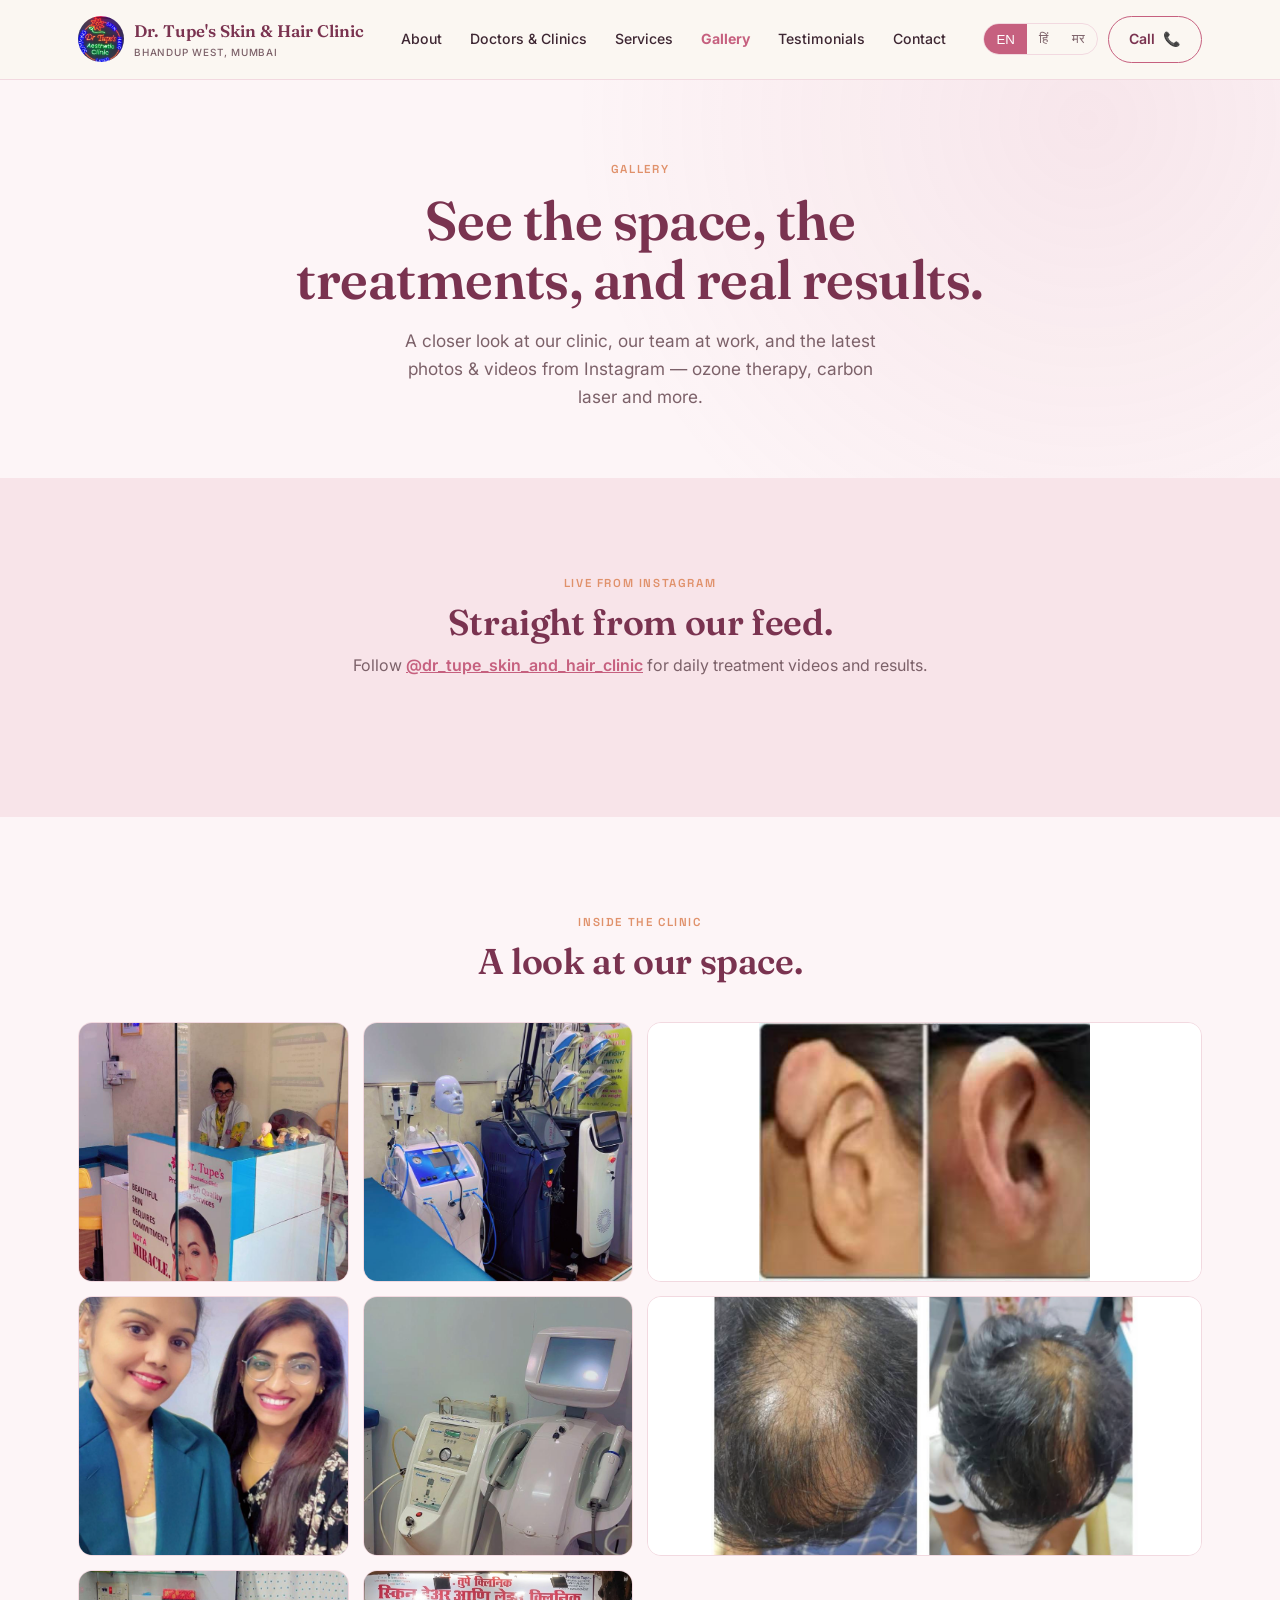
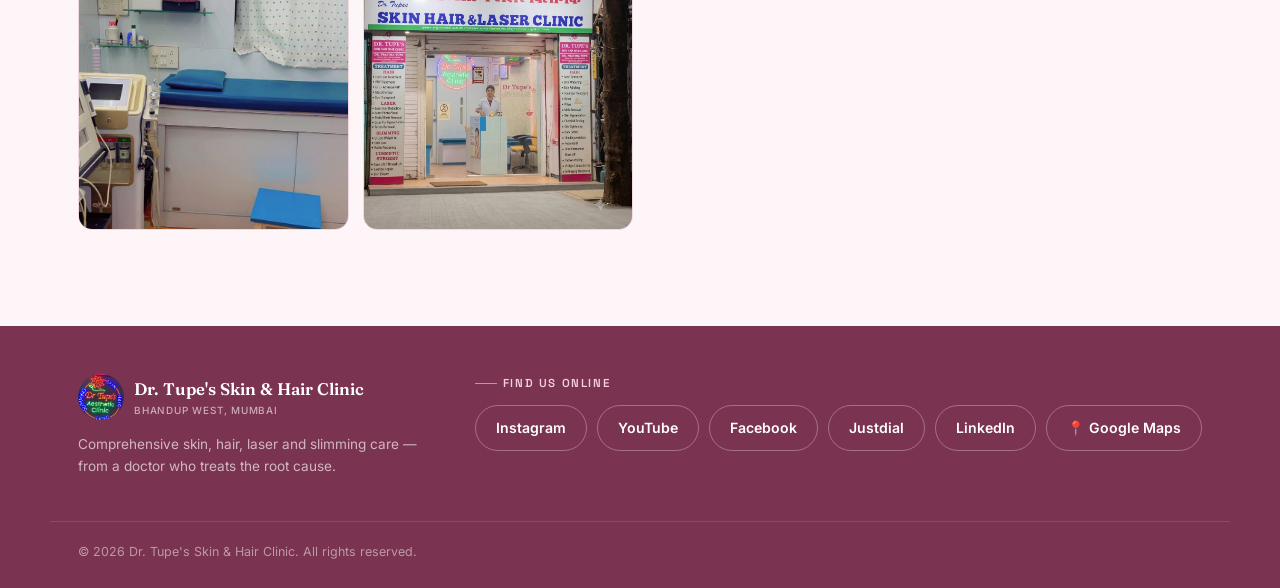
==== gallery.html @ b55270c5 "initial commit" ====
<!doctype html>
<html lang="en">

<head>
  <meta charset="UTF-8" />
  <meta name="viewport" content="width=device-width, initial-scale=1.0" />
  <title>Gallery — Dr. Tupe's Skin &amp; Hair Clinic</title>
  <meta name="description"
    content="Photos and videos from Dr. Tupe's Skin, Hair, Laser &amp; Slimming Clinic in Bhandup West, Mumbai — clinic tour, treatments, and our latest from Instagram." />
  <link rel="preconnect" href="https://fonts.googleapis.com" />
  <link rel="preconnect" href="https://fonts.gstatic.com" crossorigin />
  <link
    href="https://fonts.googleapis.com/css2?family=Fraunces:opsz,wght@9..144,400;9..144,500;9..144,600;9..144,700&family=Inter:wght@400;500;600;700&family=Space+Grotesk:wght@500;600;700&display=swap"
    rel="stylesheet" />
  <link rel="stylesheet" href="styles.css" />
</head>

<body>
  <header>
    <div class="nav">
      <a href="index.html#home" class="brand">
        <img class="brand-mark" src="images/logo.png" alt="Dr. Tupe's Aesthetic Clinic logo" />
        <span>
          <span class="brand-full">Dr. Tupe's Skin &amp; Hair Clinic</span>
          <span class="brand-short">Dr Tupe's</span>
          <small>Bhandup West, Mumbai</small>
        </span>
      </a>
      <nav class="links" id="navLinks">
        <a href="index.html#about">About</a>
        <a href="index.html#doctors">Doctors &amp; Clinics</a>
        <a href="index.html#services">Services</a>
        <a href="gallery.html" style="color: var(--pine); font-weight: 700">Gallery</a>
        <a href="index.html#testimonials">Testimonials</a>
        <a href="index.html#contact">Contact</a>
      </nav>
      <div class="nav-actions">
        <div class="lang-toggle" id="langToggle">
          <button data-lang="en" class="active">EN</button>
          <button data-lang="hi">हिं</button>
          <button data-lang="mr">मर</button>
        </div>
        <a href="tel:+919769657185" class="btn btn-outline"><span class="long">Call</span> 📞</a>
        <button class="menu-toggle" id="menuToggle" aria-label="Menu">
          ☰
        </button>
      </div>
    </div>
  </header>

  <main>
    <!-- PAGE HERO -->
    <section class="hero" id="home" style="padding-bottom: 40px">
      <div class="wrap hero-grid hero-grid-single">
        <div>
          <div class="eyebrow">Gallery</div>
          <h1>See the space, the treatments, and real results.</h1>
          <p class="sub">
            A closer look at our clinic, our team at work, and the latest
            photos &amp; videos from Instagram — ozone therapy, carbon laser
            and more.
          </p>
        </div>
      </div>
    </section>

    <!-- INSTAGRAM FEED -->
    <section id="instagram-feed" style="background: var(--bg-alt)">
      <div class="wrap">
        <div class="services-head">
          <div class="eyebrow">Live from Instagram</div>
          <h2>Straight from our feed.</h2>
          <p>
            Follow
            <a href="https://www.instagram.com/dr_tupe_skin_and_hair_clinic/" target="_blank" rel="noopener"
              style="color: var(--pine); font-weight: 600">@dr_tupe_skin_and_hair_clinic</a>
            for daily treatment videos and results.
          </p>
        </div>

        <!-- Elfsight Instagram Feed | Untitled Instagram Feed -->
        <div class="elfsight-app-6fb41dc0-99f0-42de-8688-7ef2e47d9be2" data-elfsight-app-lazy></div>
      </div>
    </section>

    <!-- CLINIC GALLERY -->
    <section id="gallery">
      <div class="wrap">
        <div class="services-head">
          <div class="eyebrow">Inside the Clinic</div>
          <h2>A look at our space.</h2>
        </div>
        <div class="gallery-grid">
          <div class="g-item has-img">
            <img src="images/clinicreception.png"
              alt="Dr. Tupe's Skin, Hair &amp; clinic reception, Bhandup West, Mumbai" loading="lazy" />
          </div>
          <div class="g-item has-img">
            <img src="images/treatmentroom.png" alt="Dr. Tupe's Skin, Hair &amp; treatment room, Bhandup West, Mumbai"
              loading="lazy" />
          </div>
          <div class="g-item has-img wide">
            <img src="images/keloid.png" alt="Before and after keloid removal results at Dr. Tupe's Clinic"
              loading="lazy" />
          </div>
          <div class="g-item has-img">
            <img src="images/with_patient.png" alt="Dr. Tupe's Skin, Hair &amp; consultaiion area, Bhandup West, Mumbai"
              loading="lazy" />
          </div>
          <div class="g-item has-img">
            <img src="images/laser_equipment.png"
              alt="Dr. Tupe's Skin, Hair &amp; laser equipment, Bhandup West, Mumbai" loading="lazy" />
          </div>
          <div class="g-item has-img wide">
            <img src="images/hair.png" alt="Before and after hair treatment results at Dr. Tupe's Clinic"
              loading="lazy" />
          </div>
          <div class="g-item has-img">
            <img src="images/consultationarea.png"
              alt="Dr. Tupe's Skin, Hair &amp; consultaiion area, Bhandup West, Mumbai" loading="lazy" />
          </div>
          <div class="g-item has-img">
            <img src="images/clinic-exterior.webp"
              alt="Dr. Tupe's Skin, Hair &amp; Laser Clinic exterior, Bhandup West, Mumbai" loading="lazy" />
          </div>
        </div>
      </div>
    </section>
  </main>

  <footer>
    <div class="wrap">
      <div>
        <a href="index.html#home" class="brand"><img class="brand-mark" src="images/logo.png" alt="Dr. Tupe's Aesthetic Clinic logo" /><span>Dr. Tupe's Skin &amp; Hair
            Clinic<small>Bhandup West, Mumbai</small></span></a>
        <p style="margin-top: 14px">
          Comprehensive skin, hair, laser and slimming care — from a doctor
          who treats the root cause.
        </p>
      </div>
      <div>
        <div class="eyebrow" style="color: #f4cfdb">Find Us Online</div>
        <div style="display: flex; flex-wrap: wrap; gap: 10px; margin-top: 12px">
          <a href="https://www.instagram.com/dr_tupe_skin_and_hair_clinic/" target="_blank" rel="noopener"
            class="btn btn-outline" style="border-color: rgba(255, 255, 255, 0.3); color: #fff">Instagram</a>
          <a href="https://www.youtube.com/@DrPratimaTupe" target="_blank" rel="noopener" class="btn btn-outline"
            style="border-color: rgba(255, 255, 255, 0.3); color: #fff">YouTube</a>
          <a href="https://www.facebook.com/668119830280597/" target="_blank" rel="noopener" class="btn btn-outline"
            style="border-color: rgba(255, 255, 255, 0.3); color: #fff">Facebook</a>
          <a href="https://www.justdial.com/Mumbai/Dr-Tupes-Skin-and-Hair-Clinic-Opposite-D-Bazaar-Bhandup-West/022PXX22-XX22-140115201600-D5M7_BZDET"
            target="_blank" rel="noopener" class="btn btn-outline"
            style="border-color: rgba(255, 255, 255, 0.3); color: #fff">Justdial</a>
          <a href="https://www.linkedin.com/in/dr-pratima-tupe-54049b219/" target="_blank" rel="noopener"
            class="btn btn-outline" style="border-color: rgba(255, 255, 255, 0.3); color: #fff">LinkedIn</a>
          <a href="https://www.google.com/maps?q=19.15199218704437,72.9385235149023" target="_blank" rel="noopener"
            class="btn btn-outline" style="border-color: rgba(255, 255, 255, 0.3); color: #fff">📍 Google Maps</a>
        </div>
      </div>
    </div>
    <div class="foot-bottom">
      <span>© 2026 Dr. Tupe's Skin &amp; Hair Clinic. All rights reserved.</span>
    </div>
  </footer>

  <script src="index.js"></script>
  <script src="https://elfsightcdn.com/platform.js" async></script>
</body>

</html>
---- styles.css ----
:root{
    --bg:#FDF5F7;
    --bg-alt:#F8E4E9;
    --panel:#FFFFFF;
    --ink:#3E2733;
    --ink-soft:#7C6169;
    --pine:#C6607F;
    --pine-deep:#7A3350;
    --pine-light:#E8B9C6;
    --clay:#E0916B;
    --gold:#C9A15A;
    --line:#F2D9E0;
    --shadow: 0 20px 40px -24px rgba(122,51,80,0.18);
    --radius: 18px;
    --maxw: 1180px;
  }
  *{box-sizing:border-box;}
  html{scroll-behavior:smooth;}
  body{
    margin:0;
    background:var(--bg);
    color:var(--ink);
    font-family:'Inter',system-ui,sans-serif;
    line-height:1.6;
    -webkit-font-smoothing:antialiased;
  }
  h1,h2,h3,.display{
    font-family:'Fraunces',serif;
    font-weight:600;
    line-height:1.08;
    letter-spacing:-0.01em;
    color:var(--pine-deep);
    margin:0;
  }
  .eyebrow{
    font-family:'Space Grotesk',monospace;
    text-transform:uppercase;
    letter-spacing:0.14em;
    font-size:0.72rem;
    font-weight:600;
    color:var(--clay);
    display:flex;
    align-items:center;
    gap:0.5em;
  }
  .eyebrow::before{
    content:"";
    width:22px;height:1px;background:var(--clay);display:inline-block;
  }
  p{color:var(--ink-soft); margin:0 0 1em;}
  a{color:inherit;}
  img{max-width:100%; display:block;}
  .wrap{max-width:var(--maxw); margin:0 auto; padding:0 28px;}
  section{padding:96px 0;}
  @media (max-width:700px){ section{padding:64px 0;} }

  /* ---------- NAV ---------- */
  header{
    position:sticky; top:0; z-index:50;
    background:rgba(251,247,241,0.92);
    backdrop-filter:blur(10px);
    border-bottom:1px solid var(--line);
  }
  .nav{
    display:flex; align-items:center; justify-content:space-between;
    padding:16px 28px; max-width:var(--maxw); margin:0 auto;
  }
  .brand{
    display:flex; align-items:center; gap:10px;
    font-family:'Fraunces',serif; font-weight:600; font-size:1.05rem; color:var(--pine-deep);
    text-decoration:none;
  }
  .brand-mark{
    width:46px;height:46px;border-radius:50%;
    object-fit:cover; display:block;
    flex-shrink:0;
  }
  .brand small{display:block; font-family:'Inter'; font-weight:500; font-size:0.62rem; letter-spacing:0.08em; text-transform:uppercase; color:var(--ink-soft);}
  .brand-short{display:none;}
  nav.links{display:flex; gap:28px; align-items:center;}
  nav.links a{
    font-size:0.88rem; font-weight:500; text-decoration:none; color:var(--ink);
    position:relative; padding:4px 0;
  }
  nav.links a:hover{color:var(--pine);}
  .nav-actions{display:flex; align-items:center; gap:10px;}
  .lang-toggle{
    display:flex; border:1px solid var(--line); border-radius:999px; overflow:hidden;
    font-family:'Space Grotesk'; font-size:0.72rem; font-weight:600;
  }
  .lang-toggle button{
    border:none; background:transparent; padding:7px 12px; cursor:pointer; color:var(--ink-soft);
  }
  .lang-toggle button.active{background:var(--pine); color:#fff;}
  .btn{
    display:inline-flex; align-items:center; gap:8px;
    padding:11px 20px; border-radius:999px; font-weight:600; font-size:0.88rem;
    text-decoration:none; border:1px solid transparent; cursor:pointer;
    font-family:'Inter';
  }
  .btn-primary{background:var(--pine); color:#fff;}
  .btn-primary:hover{background:var(--pine-deep);}
  .btn-outline{border-color:var(--pine); color:var(--pine-deep);}
  .btn-outline:hover{background:var(--pine); color:#fff;}
  .btn-clay{background:var(--clay); color:#fff;}
  .menu-toggle{display:none; background:none; border:none; font-size:1.4rem; cursor:pointer; color:var(--pine-deep);}
  @media (max-width:920px){
    nav.links{position:fixed; top:73px; left:0; right:0; background:var(--panel); flex-direction:column; align-items:flex-start; padding:18px 28px; border-bottom:1px solid var(--line); display:none; gap:16px;}
    nav.links.open{display:flex;}
    .menu-toggle{display:block;}
    .nav-actions .btn-outline span.long{display:none;}
    header .brand-full, header .brand small{display:none;}
    header .brand-short{display:inline;}
  }

  /* ---------- HERO ---------- */
  .hero{
    position:relative; overflow:hidden;
    padding:80px 0 60px;
    background:
      radial-gradient(circle at 85% 10%, rgba(198,96,127,0.10), transparent 45%),
      var(--bg);
  }
  .hero-grid{
    display:grid; grid-template-columns:1.1fr 0.9fr; gap:48px; align-items:center;
  }
  @media (max-width:900px){ .hero-grid{grid-template-columns:1fr;} }
  .hero-grid-single{grid-template-columns:1fr; max-width:760px; text-align:center;}
  .hero-grid-single .hero-ctas{justify-content:center;}
  .hero-grid-single .stat-row{justify-content:center;}
  .hero-grid-single .sub{margin-left:auto; margin-right:auto;}
  .hero-grid-single .eyebrow{justify-content:center;}
  .hero-grid-single .eyebrow::before{display:none;}
  .hero h1{font-size:clamp(2.1rem, 4.4vw, 3.4rem); margin:14px 0 18px;}
  .hero .sub{font-size:1.08rem; max-width:44ch; margin-bottom:28px;}
  .hero-ctas{display:flex; gap:12px; flex-wrap:wrap; margin-bottom:36px;}
  .stat-row{display:flex; gap:28px; flex-wrap:wrap;}
  .stat{min-width:110px;}
  .stat .num{font-family:'Space Grotesk'; font-weight:700; font-size:1.6rem; color:var(--pine-deep);}
  .stat .lbl{font-size:0.78rem; color:var(--ink-soft); text-transform:uppercase; letter-spacing:0.05em;}
  .hero-visual{
    position:relative; aspect-ratio:4/5; border-radius:28px; padding:20px;
    background:linear-gradient(160deg,var(--pine) 0%, var(--pine-deep) 100%);
    box-shadow:var(--shadow);
  }
  .hero-photo-frame{
    position:absolute; inset:20px; border-radius:20px;
    background:rgba(255,255,255,0.12); border:1px solid rgba(255,255,255,0.3);
    display:flex; align-items:center; justify-content:center; text-align:center;
    color:#fff; font-family:'Fraunces'; font-size:1rem; padding:24px;
  }
  .float-badge{
    position:absolute; background:#fff; border-radius:16px; padding:14px 18px;
    box-shadow:var(--shadow); text-align:left; z-index:3; min-width:130px;
  }
  .badge-top{ top:-16px; right:-16px; }
  .badge-bottom{ bottom:-16px; left:-16px; }
  .fb-num{ font-family:'Space Grotesk'; font-weight:700; font-size:1.3rem; color:var(--pine-deep); line-height:1; }
  .fb-lbl{ font-size:0.7rem; color:var(--ink-soft); text-transform:uppercase; letter-spacing:0.05em; margin-top:4px; }
  @media (max-width:500px){
    .badge-top{ top:-12px; right:-12px; padding:10px 14px; min-width:110px; }
    .badge-bottom{ bottom:-12px; left:-12px; padding:10px 14px; min-width:110px; }
    .fb-num{ font-size:1.05rem; }
  }
  .vine-path{
    fill:none; stroke:#fff; stroke-width:2; opacity:0.55;
    stroke-dasharray:1400; stroke-dashoffset:1400;
    animation:draw 2.6s ease forwards 0.3s;
  }
  @keyframes draw{ to{ stroke-dashoffset:0; } }
  @media (prefers-reduced-motion: reduce){ .vine-path{animation:none; stroke-dashoffset:0;} }

  /* ---------- TRUST STRIP ---------- */
  .trust{
    background:var(--pine-deep); color:#fff; padding:34px 0;
  }
  .trust .wrap{display:grid; grid-template-columns:repeat(4,1fr); gap:24px;}
  @media (max-width:800px){ .trust .wrap{grid-template-columns:repeat(2,1fr);} }
  .trust-item{display:flex; gap:12px; align-items:flex-start;}
  .trust-item .leaf{flex-shrink:0; width:20px; height:20px; margin-top:2px;}
  .trust-item h4{font-family:'Space Grotesk'; font-size:0.85rem; font-weight:600; margin:0 0 4px; color:#fff;}
  .trust-item p{font-size:0.8rem; color:rgba(255,255,255,0.75); margin:0;}

  /* ---------- ABOUT ---------- */
  .about-grid{display:grid; grid-template-columns:0.85fr 1.15fr; gap:56px; align-items:center;}
  @media (max-width:900px){ .about-grid{grid-template-columns:1fr;} }
  .about-grid-single{grid-template-columns:1fr; max-width:760px; margin:0 auto;}
  .about h2{font-size:clamp(1.6rem,2.6vw,2.2rem); margin:10px 0 20px;}
  blockquote{
    border-left:3px solid var(--clay); margin:24px 0 0; padding:4px 0 4px 20px;
    font-family:'Fraunces'; font-style:italic; color:var(--pine-deep); font-size:1.05rem;
  }

  /* ---------- DOCTORS & CLINICS ---------- */
  .doctors{background:var(--panel); border-top:1px solid var(--line); border-bottom:1px solid var(--line);}
  .team-grid{display:grid; grid-template-columns:0.85fr 1.15fr; gap:64px; align-items:center;}
  @media (max-width:900px){ .team-grid{grid-template-columns:1fr; gap:32px;} }
  .team-photo{border-radius:var(--radius); overflow:hidden; aspect-ratio:1122/1402; border:1px solid var(--line);}
  .team-photo img{width:100%; height:100%; object-fit:cover; display:block;}
  .clinic-tag{
    font-family:'Space Grotesk'; font-size:0.7rem; font-weight:600; text-transform:uppercase;
    letter-spacing:0.08em; color:var(--clay); margin-bottom:10px;
  }
  .doctor-info h3{font-size:1.3rem; line-height:1.3; margin-bottom:16px;}
  .doctor-info .reveal h2{margin-bottom:14px;}
  .doctor-desc{font-size:0.92rem; line-height:1.7; margin-bottom:26px;}
  .doctor-stats{display:flex; gap:20px; flex-wrap:wrap; border-top:1px solid var(--line); padding-top:20px;}
  .doctor-stats div{font-size:0.72rem; color:var(--ink-soft); text-transform:uppercase; letter-spacing:0.04em;}
  .doctor-stats span{display:block; font-family:'Space Grotesk'; font-weight:700; font-size:1.15rem; color:var(--pine-deep); text-transform:none; letter-spacing:0;}

  /* ---------- PRESS & AWARDS ---------- */
  .press-grid{display:grid; grid-template-columns:repeat(2,1fr); gap:28px;}
  @media (max-width:700px){ .press-grid{grid-template-columns:1fr;} }
  .press-card{
    background:var(--bg); border:1px solid var(--line); border-radius:var(--radius);
    overflow:hidden; display:flex; flex-direction:column; box-shadow:var(--shadow);
    text-decoration:none; color:inherit; transition:transform .25s ease, box-shadow .25s ease;
  }
  a.press-card:hover{transform:translateY(-4px); box-shadow:0 20px 40px rgba(0,0,0,0.12);}
  .press-card img{width:100%; height:auto; display:block;}
  .press-card-label{
    font-family:'Space Grotesk'; font-size:0.78rem; font-weight:600; color:var(--pine-deep);
    padding:12px 14px; border-top:1px solid var(--line);
  }
  .press-card-placeholder{
    align-items:center; justify-content:center; text-align:center; gap:10px;
    border:1.5px dashed var(--line); background:transparent; box-shadow:none;
    padding:40px 16px; min-height:260px;
  }
  .press-placeholder-icon{font-size:1.8rem;}
  .press-card-placeholder .press-card-label{border-top:none; padding:0; color:var(--ink-soft); font-weight:500;}

  /* ---------- SERVICES ---------- */
  .services-head{text-align:center; max-width:640px; margin:0 auto 42px;}
  .services-head .eyebrow{justify-content:center;}
  .services-head .eyebrow::before{display:none;}
  .services-head h2{font-size:clamp(1.7rem,2.8vw,2.3rem); margin:10px 0 12px;}
  .tabs{display:flex; justify-content:center; gap:10px; flex-wrap:wrap; margin-bottom:40px;}
  .tab-btn{
    font-family:'Space Grotesk'; font-weight:600; font-size:0.85rem;
    padding:10px 20px; border-radius:999px; border:1px solid var(--line);
    background:var(--panel); cursor:pointer; color:var(--ink-soft);
  }
  .tab-btn.active{background:var(--pine); border-color:var(--pine); color:#fff;}
  .cards-grid{display:grid; grid-template-columns:repeat(3,1fr); gap:20px;}
  @media (max-width:900px){ .cards-grid{grid-template-columns:repeat(2,1fr);} }
  @media (max-width:620px){ .cards-grid{grid-template-columns:1fr;} }
  .service-panel{display:none;}
  .service-panel.active{display:block; animation:fade .4s ease;}
  @keyframes fade{ from{opacity:0; transform:translateY(6px);} to{opacity:1; transform:none;} }
  .card{
    background:var(--panel); border:1px solid var(--line); border-radius:var(--radius);
    padding:0 0 22px; overflow:hidden; transition:transform .25s ease, box-shadow .25s ease;
  }
  .card:hover{transform:translateY(-4px); box-shadow:var(--shadow);}
  .card-body{padding:20px 22px 0;}
  .card .icon{width:30px; height:30px; color:#fff; position:relative; z-index:2;}
  .card-banner{
    position:relative; aspect-ratio:16/10; display:flex; align-items:flex-end; padding:16px;
    background:linear-gradient(135deg, var(--pine) 0%, var(--pine-deep) 100%);
    overflow:hidden;
  }
  .card-banner svg.motif{position:absolute; inset:0; width:100%; height:100%; opacity:0.9;}
  .card-banner.has-img{padding:0;}
  .card-banner.has-img img{width:100%; height:100%; object-fit:cover; display:block;}
  .card h3{font-size:1.05rem; margin-bottom:8px; color:var(--pine-deep);}
  .card p{font-size:0.9rem; margin:0;}

  /* ---------- WHY / DIVIDER ---------- */
  .why{background:var(--bg-alt);}
  .why-grid{display:grid; grid-template-columns:repeat(4,1fr); gap:20px; margin-top:36px;}
  @media (max-width:800px){ .why-grid{grid-template-columns:repeat(2,1fr);} }
  .why-item{text-align:center; padding:20px 12px;}
  .why-item .num{font-family:'Fraunces'; font-size:2.2rem; color:var(--clay);}
  .why-item .lbl{font-size:0.85rem; color:var(--ink-soft); margin-top:4px;}

  /* ---------- TESTIMONIALS ---------- */
/* TESTIMONIALS */

#testimonials {
  padding: 96px 0;
  background:
    radial-gradient(
      circle at top right,
      rgba(184, 137, 91, 0.10),
      transparent 35%
    ),
    var(--section-bg, #faf8f5);
}

.testimonials-head {
  display: flex;
  align-items: flex-end;
  justify-content: space-between;
  gap: 32px;
  margin-bottom: 42px;
}

.testimonials-head > div {
  max-width: 680px;
}

.testimonials-intro {
  max-width: 620px;
  margin: 14px 0 0;
  color: var(--text-muted, #69635e);
  font-size: 1rem;
  line-height: 1.7;
}

.google-reviews-button {
  display: inline-flex;
  flex-shrink: 0;
  align-items: center;
  gap: 10px;
  min-height: 48px;
  padding: 12px 18px;
  border: 1px solid rgba(41, 37, 36, 0.14);
  border-radius: 999px;
  background: #ffffff;
  color: var(--text-dark, #282422);
  font-size: 0.92rem;
  font-weight: 700;
  text-decoration: none;
  box-shadow: 0 8px 28px rgba(41, 37, 36, 0.07);
  transition:
    transform 180ms ease,
    box-shadow 180ms ease,
    border-color 180ms ease;
}

.google-reviews-button:hover {
  transform: translateY(-2px);
  border-color: rgba(41, 37, 36, 0.28);
  box-shadow: 0 12px 34px rgba(41, 37, 36, 0.12);
}

.google-reviews-button:focus-visible,
.testi-text-link:focus-visible {
  outline: 3px solid rgba(66, 133, 244, 0.35);
  outline-offset: 4px;
}

.google-icon {
  display: grid;
  width: 26px;
  height: 26px;
  place-items: center;
  border-radius: 50%;
  background: #ffffff;
  color: #4285f4;
  font-family: Arial, sans-serif;
  font-size: 1.1rem;
  font-weight: 800;
  box-shadow: 0 1px 5px rgba(0, 0, 0, 0.15);
}

.testi-grid {
  display: grid;
  grid-template-columns: repeat(3, minmax(0, 1fr));
  gap: 22px;
}

.testi-card {
  display: flex;
  min-height: 355px;
  margin: 0;
  padding: 28px;
  flex-direction: column;
  border: 1px solid rgba(41, 37, 36, 0.09);
  border-radius: 22px;
  background: #ffffff;
  box-shadow: 0 14px 45px rgba(41, 37, 36, 0.06);
  transition:
    transform 180ms ease,
    box-shadow 180ms ease,
    border-color 180ms ease;
}

.testi-card:hover {
  transform: translateY(-5px);
  border-color: rgba(184, 137, 91, 0.28);
  box-shadow: 0 20px 55px rgba(41, 37, 36, 0.11);
}

.testi-card-top {
  display: flex;
  align-items: center;
  justify-content: space-between;
  gap: 12px;
  margin-bottom: 18px;
}

.review-source,
.review-category {
  display: inline-flex;
  align-items: center;
  min-height: 27px;
  padding: 5px 10px;
  border-radius: 999px;
  font-size: 0.72rem;
  font-weight: 700;
  line-height: 1;
}

.review-source {
  background: rgba(66, 133, 244, 0.09);
  color: #2767c7;
}

.review-category {
  background: rgba(184, 137, 91, 0.12);
  color: #875e38;
  text-align: right;
}

.stars {
  margin-bottom: 16px;
  color: #e7a928;
  font-size: 1.05rem;
  letter-spacing: 3px;
}

.testi-card blockquote {
  margin: 0;
  color: var(--text-dark, #302b28);
  font-family: Georgia, "Times New Roman", serif;
  font-size: 1.03rem;
  line-height: 1.75;
}

.testi-author {
  display: flex;
  align-items: center;
  gap: 12px;
  margin-top: auto;
  padding-top: 26px;
}

.testi-avatar {
  display: grid;
  width: 44px;
  height: 44px;
  flex-shrink: 0;
  place-items: center;
  border-radius: 50%;
  background: linear-gradient(135deg, #f1dfcf, #dfb993);
  color: #5a3b25;
  font-size: 0.78rem;
  font-weight: 800;
  letter-spacing: 0.04em;
}

.testi-author strong,
.testi-author small {
  display: block;
}

.testi-author strong {
  margin-bottom: 3px;
  color: var(--text-dark, #282422);
  font-size: 0.93rem;
}

.testi-author small {
  color: var(--text-muted, #77706a);
  font-size: 0.78rem;
}

.testimonials-footer {
  display: flex;
  align-items: center;
  justify-content: space-between;
  gap: 24px;
  margin-top: 30px;
  padding-top: 24px;
  border-top: 1px solid rgba(41, 37, 36, 0.10);
}

.testi-disclaimer {
  max-width: 700px;
  margin: 0;
  color: var(--text-muted, #77706a);
  font-size: 0.78rem;
  line-height: 1.6;
}

.testi-text-link {
  display: inline-flex;
  flex-shrink: 0;
  align-items: center;
  gap: 8px;
  color: var(--accent-dark, #7a5031);
  font-size: 0.88rem;
  font-weight: 700;
  text-decoration: none;
}

.testi-text-link:hover {
  text-decoration: underline;
}

@media (max-width: 1024px) {
  .testi-grid {
    grid-template-columns: repeat(2, minmax(0, 1fr));
  }
}

@media (max-width: 720px) {
  #testimonials {
    padding: 72px 0;
  }

  .testimonials-head,
  .testimonials-footer {
    align-items: flex-start;
    flex-direction: column;
  }

  .testi-grid {
    grid-template-columns: 1fr;
  }

  .testi-card {
    min-height: auto;
    padding: 24px;
  }

  .google-reviews-button {
    width: 100%;
    justify-content: center;
  }
}

  /* ---------- GALLERY ---------- */
  .gallery-grid{display:grid; grid-template-columns:repeat(4,1fr); grid-auto-rows:260px; gap:14px;}
  @media (max-width:800px){ .gallery-grid{grid-template-columns:repeat(2,1fr); grid-auto-rows:200px;} }
  .g-item{
    border-radius:14px; background:var(--bg-alt); border:1px solid var(--line);
    display:flex; align-items:center; justify-content:center; text-align:center; padding:10px;
    font-size:0.78rem; color:var(--pine-light); font-family:'Space Grotesk';
    overflow:hidden; position:relative;
  }
  .g-item.has-img{padding:0;}
  .g-item.has-img img{width:100%; height:100%; object-fit:cover; display:block;}
  .g-item.wide{grid-column:span 2;}
  .g-item.wide img{object-fit:contain; background:#fff;}
  @media (max-width:800px){ .g-item.wide{grid-column:span 2;} }

  /* ---------- FAQ ---------- */
  .faq-list{max-width:760px; margin:0 auto;}
  .faq-item{border-bottom:1px solid var(--line); padding:20px 0;}
  .faq-q{
    display:flex; justify-content:space-between; align-items:center; cursor:pointer;
    font-family:'Space Grotesk'; font-weight:600; font-size:0.98rem; color:var(--pine-deep);
  }
  .faq-q .plus{transition:transform .25s ease; font-size:1.2rem; color:var(--clay);}
  .faq-item.open .plus{transform:rotate(45deg);}
  .faq-a{max-height:0; overflow:hidden; transition:max-height .3s ease;}
  .faq-item.open .faq-a{max-height:200px;}
  .faq-a p{padding-top:12px; font-size:0.92rem;}

  /* ---------- CONTACT ---------- */
  .walkin-badge{
    display:inline-flex; align-items:center; gap:8px; background:var(--pine); color:#fff;
    padding:8px 16px; border-radius:999px; font-family:'Space Grotesk'; font-size:0.78rem; font-weight:600;
    margin-bottom:18px;
  }
  .info-row{display:flex; gap:14px; padding:14px 0; border-bottom:1px solid var(--line);}
  .info-row .ic{width:20px; color:var(--pine); flex-shrink:0; margin-top:3px;}
  .info-row h4{font-family:'Space Grotesk'; font-size:0.85rem; margin:0 0 4px; color:var(--pine-deep);}
  .info-row p{font-size:0.9rem; margin:0;}
  .hours-table{width:100%; border-collapse:collapse; font-size:0.9rem;}
  .hours-table td{padding:7px 0; color:var(--ink-soft); font-weight:500;}
  .hours-table td:last-child{text-align:right; color:var(--pine-deep); font-weight:700;}
  .hours-box{background:#fff; border-radius:14px; padding:16px 18px; margin-top:6px;}
  .map-embed{border-radius:var(--radius); overflow:hidden; border:1px solid var(--line); box-shadow:var(--shadow); height:280px;}
  .map-embed iframe{width:100%; height:100%; border:0;}
  .map-btn{background:#fff; color:var(--pine-deep); width:100%; justify-content:center; margin-top:12px;}
  .clinics-contact-grid{display:grid; grid-template-columns:1fr 1fr; gap:56px; align-items:start;}
  @media (max-width:900px){ .clinics-contact-grid{grid-template-columns:1fr; gap:40px;} }
  .clinic-block-title{
    font-family:'Fraunces'; font-size:1.15rem; color:#fff; margin:0 0 22px;
    padding-bottom:14px; border-bottom:1px solid rgba(255,255,255,0.2);
  }
  .contact-head{max-width:none; margin:0 0 36px; text-align:left;}
  .contact-head .eyebrow{justify-content:flex-start; color:#F4CFDB;}
  .contact-head .eyebrow::before{background:#F4CFDB;}
  .contact-head h2{color:#fff; text-align:left;}
  #contact .info-row{border-color:rgba(255,255,255,0.15);}
  #contact .info-row h4{color:#F4CFDB;}
  #contact .info-row p{color:rgba(255,255,255,0.85);}

  /* ---------- FOOTER ---------- */
  footer{background:var(--pine-deep); color:rgba(255,255,255,0.8); padding:48px 0 26px;}
  footer .wrap{display:flex; justify-content:space-between; align-items:flex-start; flex-wrap:wrap; gap:20px;}
  footer .brand{color:#fff;}
  footer .brand small{color:rgba(255,255,255,0.6);}
  footer p{color:rgba(255,255,255,0.65); font-size:0.85rem; max-width:340px;}
  .foot-bottom{
    max-width:var(--maxw); margin:30px auto 0; padding:20px 28px 0; border-top:1px solid rgba(255,255,255,0.12);
    font-size:0.78rem; color:rgba(255,255,255,0.5); display:flex; justify-content:space-between; flex-wrap:wrap; gap:8px;
  }

  .reveal{opacity:0; transform:translateY(16px); transition:opacity .6s ease, transform .6s ease;}
  .reveal.in{opacity:1; transform:none;}
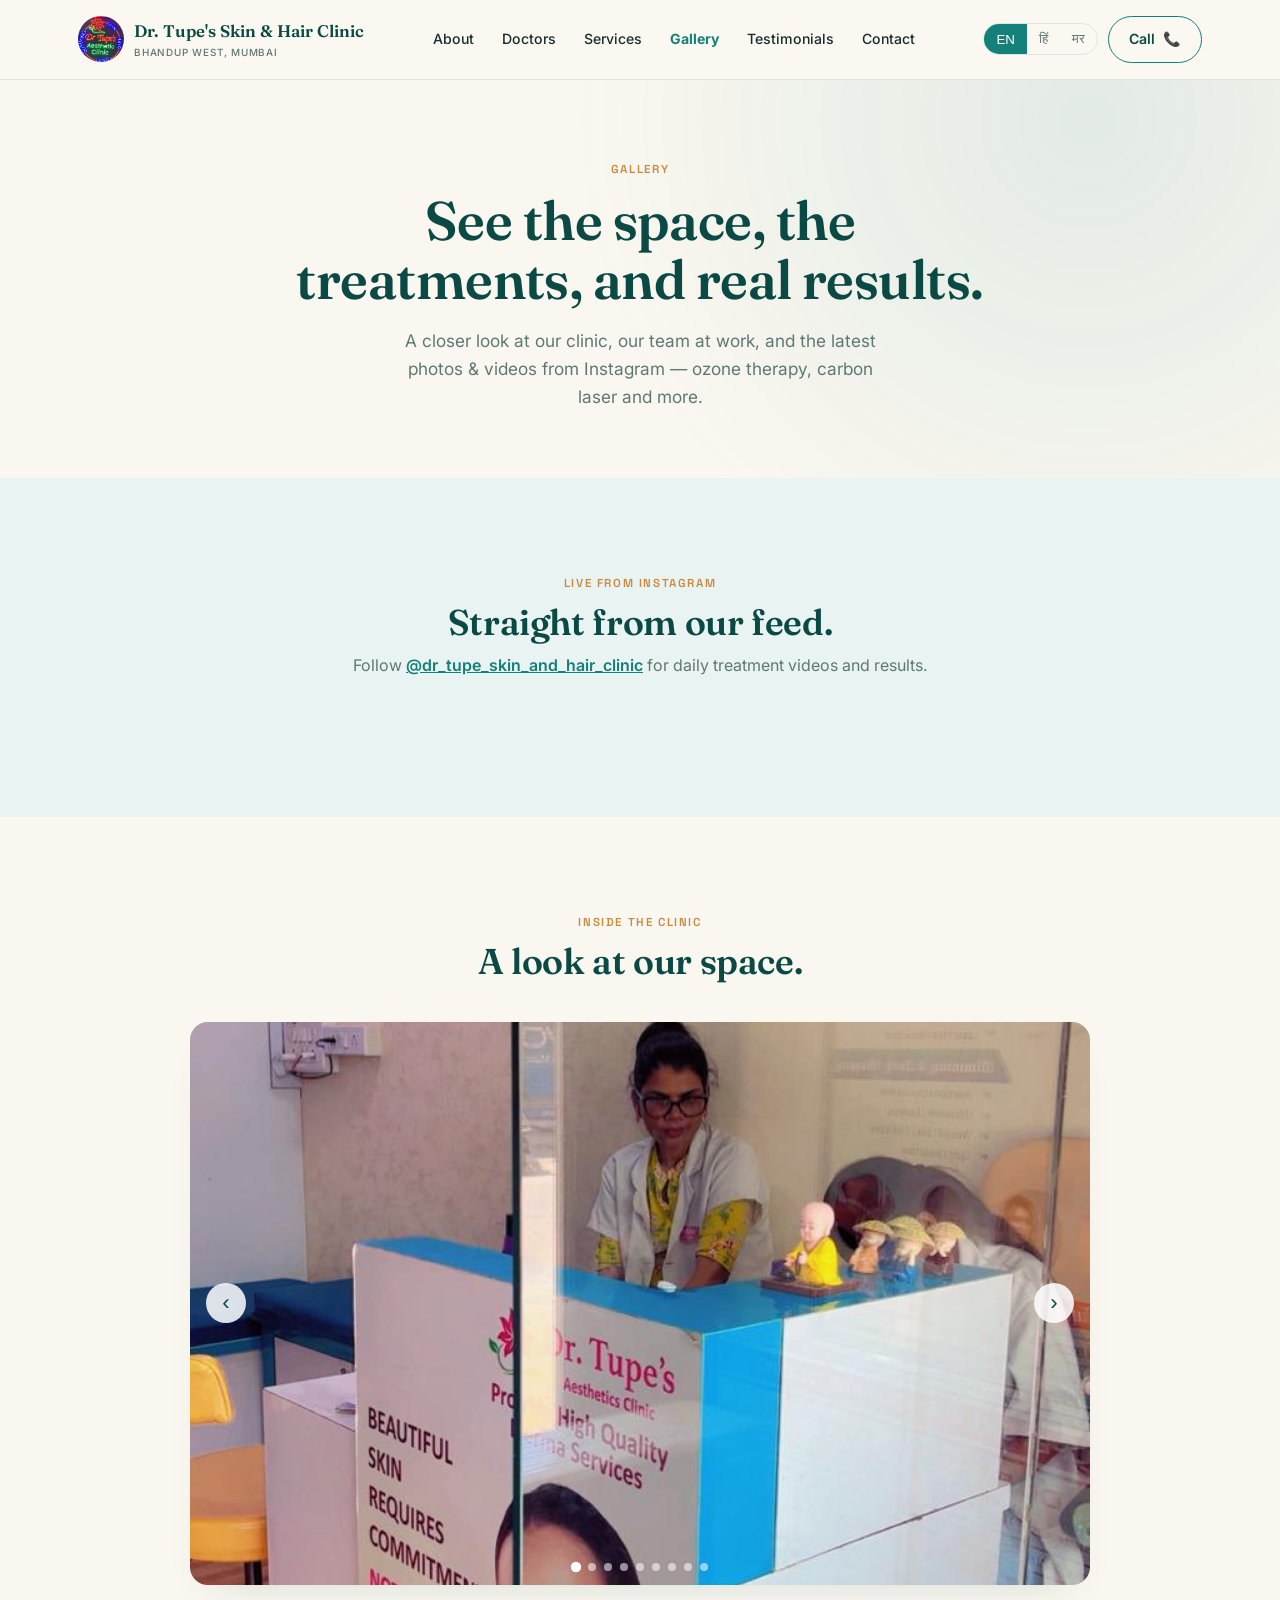
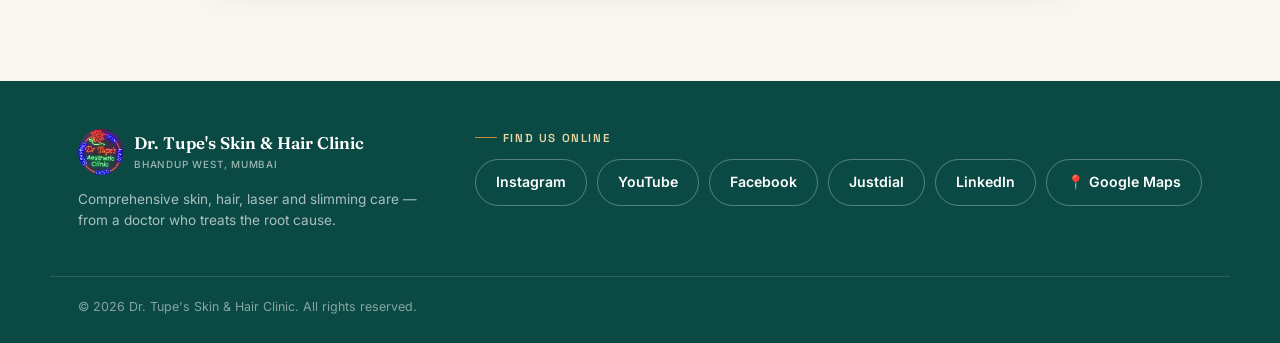
==== commit a10a87c0: "updating services" ====
--- a/gallery.html
+++ b/gallery.html
@@ -2,6 +2,15 @@
 <html lang="en">
 
 <head>
+  <!-- Google tag (gtag.js) -->
+  <script async src="https://www.googletagmanager.com/gtag/js?id=G-RN3M9ZSSB7"></script>
+  <script>
+    window.dataLayer = window.dataLayer || [];
+    function gtag(){dataLayer.push(arguments);}
+    gtag('js', new Date());
+
+    gtag('config', 'G-RN3M9ZSSB7');
+  </script>
   <meta charset="UTF-8" />
   <meta name="viewport" content="width=device-width, initial-scale=1.0" />
   <title>Gallery — Dr. Tupe's Skin &amp; Hair Clinic</title>
@@ -28,7 +37,7 @@
       </a>
       <nav class="links" id="navLinks">
         <a href="index.html#about">About</a>
-        <a href="index.html#doctors">Doctors &amp; Clinics</a>
+        <a href="index.html#doctors">Doctors</a>
         <a href="index.html#services">Services</a>
         <a href="gallery.html" style="color: var(--pine); font-weight: 700">Gallery</a>
         <a href="index.html#testimonials">Testimonials</a>
@@ -52,7 +61,7 @@
     <!-- PAGE HERO -->
     <section class="hero" id="home" style="padding-bottom: 40px">
       <div class="wrap hero-grid hero-grid-single">
-        <div>
+        <div class="reveal">
           <div class="eyebrow">Gallery</div>
           <h1>See the space, the treatments, and real results.</h1>
           <p class="sub">
@@ -67,7 +76,7 @@
     <!-- INSTAGRAM FEED -->
     <section id="instagram-feed" style="background: var(--bg-alt)">
       <div class="wrap">
-        <div class="services-head">
+        <div class="services-head reveal">
           <div class="eyebrow">Live from Instagram</div>
           <h2>Straight from our feed.</h2>
           <p>
@@ -86,42 +95,54 @@
     <!-- CLINIC GALLERY -->
     <section id="gallery">
       <div class="wrap">
-        <div class="services-head">
+        <div class="services-head reveal">
           <div class="eyebrow">Inside the Clinic</div>
           <h2>A look at our space.</h2>
         </div>
-        <div class="gallery-grid">
-          <div class="g-item has-img">
-            <img src="images/clinicreception.png"
-              alt="Dr. Tupe's Skin, Hair &amp; clinic reception, Bhandup West, Mumbai" loading="lazy" />
+        <div class="carousel reveal" id="clinicCarousel">
+          <div class="carousel-track">
+            <div class="carousel-slide is-active">
+              <img src="images/clinicreception.png"
+                alt="Dr. Tupe's Skin &amp; Hair Clinic reception, Bhandup West, Mumbai" loading="lazy" />
+            </div>
+            <div class="carousel-slide">
+              <img src="images/treatmentroom.png" alt="Treatment room at Dr. Tupe's Clinic" loading="lazy" />
+            </div>
+            <div class="carousel-slide">
+              <img src="images/clinic_.png" alt="Inside Dr. Tupe's Skin &amp; Hair Clinic" loading="lazy" />
+            </div>
+            <div class="carousel-slide">
+              <img src="images/with_patient_.png" alt="Dr. Tupe with a patient" loading="lazy" />
+            </div>
+            <div class="carousel-slide">
+              <img src="images/treatment_room.png" alt="Laser equipment at Dr. Tupe's Clinic" loading="lazy" />
+            </div>
+            <div class="carousel-slide">
+              <img src="images/clinic1_.png" alt="Dr. Tupe's Clinic interior" loading="lazy" />
+            </div>
+            <div class="carousel-slide">
+              <img src="images/consultationarea.png" alt="Consultation area at Dr. Tupe's Clinic" loading="lazy" />
+            </div>
+            <div class="carousel-slide">
+              <img src="images/clinic2.png" alt="Dr. Tupe's Clinic space" loading="lazy" />
+            </div>
+            <div class="carousel-slide">
+              <img src="images/clinic-exterior.webp"
+                alt="Dr. Tupe's Skin, Hair &amp; Laser Clinic exterior, Bhandup West, Mumbai" loading="lazy" />
+            </div>
           </div>
-          <div class="g-item has-img">
-            <img src="images/treatmentroom.png" alt="Dr. Tupe's Skin, Hair &amp; treatment room, Bhandup West, Mumbai"
-              loading="lazy" />
-          </div>
-          <div class="g-item has-img wide">
-            <img src="images/keloid.png" alt="Before and after keloid removal results at Dr. Tupe's Clinic"
-              loading="lazy" />
-          </div>
-          <div class="g-item has-img">
-            <img src="images/with_patient.png" alt="Dr. Tupe's Skin, Hair &amp; consultaiion area, Bhandup West, Mumbai"
-              loading="lazy" />
-          </div>
-          <div class="g-item has-img">
-            <img src="images/laser_equipment.png"
-              alt="Dr. Tupe's Skin, Hair &amp; laser equipment, Bhandup West, Mumbai" loading="lazy" />
-          </div>
-          <div class="g-item has-img wide">
-            <img src="images/hair.png" alt="Before and after hair treatment results at Dr. Tupe's Clinic"
-              loading="lazy" />
-          </div>
-          <div class="g-item has-img">
-            <img src="images/consultationarea.png"
-              alt="Dr. Tupe's Skin, Hair &amp; consultaiion area, Bhandup West, Mumbai" loading="lazy" />
-          </div>
-          <div class="g-item has-img">
-            <img src="images/clinic-exterior.webp"
-              alt="Dr. Tupe's Skin, Hair &amp; Laser Clinic exterior, Bhandup West, Mumbai" loading="lazy" />
+          <button class="carousel-arrow carousel-prev" aria-label="Previous photo">‹</button>
+          <button class="carousel-arrow carousel-next" aria-label="Next photo">›</button>
+          <div class="carousel-dots">
+            <button class="carousel-dot is-active" aria-label="Go to photo 1"></button>
+            <button class="carousel-dot" aria-label="Go to photo 2"></button>
+            <button class="carousel-dot" aria-label="Go to photo 3"></button>
+            <button class="carousel-dot" aria-label="Go to photo 4"></button>
+            <button class="carousel-dot" aria-label="Go to photo 5"></button>
+            <button class="carousel-dot" aria-label="Go to photo 6"></button>
+            <button class="carousel-dot" aria-label="Go to photo 7"></button>
+            <button class="carousel-dot" aria-label="Go to photo 8"></button>
+            <button class="carousel-dot" aria-label="Go to photo 9"></button>
           </div>
         </div>
       </div>
@@ -139,7 +160,7 @@
         </p>
       </div>
       <div>
-        <div class="eyebrow" style="color: #f4cfdb">Find Us Online</div>
+        <div class="eyebrow" style="color: #e8d5a0">Find Us Online</div>
         <div style="display: flex; flex-wrap: wrap; gap: 10px; margin-top: 12px">
           <a href="https://www.instagram.com/dr_tupe_skin_and_hair_clinic/" target="_blank" rel="noopener"
             class="btn btn-outline" style="border-color: rgba(255, 255, 255, 0.3); color: #fff">Instagram</a>
--- a/styles.css
+++ b/styles.css
@@ -1,17 +1,20 @@
 
   :root{
-    --bg:#FDF5F7;
-    --bg-alt:#F8E4E9;
+    --bg:#FAF7F0;
+    --bg-alt:#E9F3F1;
     --panel:#FFFFFF;
-    --ink:#3E2733;
-    --ink-soft:#7C6169;
-    --pine:#C6607F;
-    --pine-deep:#7A3350;
-    --pine-light:#E8B9C6;
-    --clay:#E0916B;
+    --ink:#16302E;
+    --ink-soft:#5E7876;
+    --pine:#14807A;
+    --pine-deep:#0B4A44;
+    --pine-light:#A9D8D1;
+    --clay:#C98A3E;
     --gold:#C9A15A;
-    --line:#F2D9E0;
-    --shadow: 0 20px 40px -24px rgba(122,51,80,0.18);
+    --line:#DCEAE7;
+    --section-bg:#F1F7F5;
+    --text-muted:#5E7876;
+    --text-dark:#16302E;
+    --shadow: 0 20px 40px -24px rgba(11,74,68,0.18);
     --radius: 18px;
     --maxw: 1180px;
   }
@@ -119,7 +122,7 @@
     position:relative; overflow:hidden;
     padding:80px 0 60px;
     background:
-      radial-gradient(circle at 85% 10%, rgba(198,96,127,0.10), transparent 45%),
+      radial-gradient(circle at 85% 10%, rgba(20,128,122,0.10), transparent 45%),
       var(--bg);
   }
   .hero-grid{
@@ -219,6 +222,7 @@
   }
   a.press-card:hover{transform:translateY(-4px); box-shadow:0 20px 40px rgba(0,0,0,0.12);}
   .press-card img{width:100%; height:auto; display:block;}
+  .award-photo img{aspect-ratio:4/5; object-fit:cover; height:100%;}
   .press-card-label{
     font-family:'Space Grotesk'; font-size:0.78rem; font-weight:600; color:var(--pine-deep);
     padding:12px 14px; border-top:1px solid var(--line);
@@ -533,20 +537,34 @@
   }
 }
 
-  /* ---------- GALLERY ---------- */
-  .gallery-grid{display:grid; grid-template-columns:repeat(4,1fr); grid-auto-rows:260px; gap:14px;}
-  @media (max-width:800px){ .gallery-grid{grid-template-columns:repeat(2,1fr); grid-auto-rows:200px;} }
-  .g-item{
-    border-radius:14px; background:var(--bg-alt); border:1px solid var(--line);
-    display:flex; align-items:center; justify-content:center; text-align:center; padding:10px;
-    font-size:0.78rem; color:var(--pine-light); font-family:'Space Grotesk';
-    overflow:hidden; position:relative;
-  }
-  .g-item.has-img{padding:0;}
-  .g-item.has-img img{width:100%; height:100%; object-fit:cover; display:block;}
-  .g-item.wide{grid-column:span 2;}
-  .g-item.wide img{object-fit:contain; background:#fff;}
-  @media (max-width:800px){ .g-item.wide{grid-column:span 2;} }
+  /* ---------- CLINIC PHOTO CAROUSEL ---------- */
+  .carousel{
+    position:relative; max-width:900px; margin:0 auto; border-radius:var(--radius);
+    overflow:hidden; box-shadow:var(--shadow); aspect-ratio:16/10; background:var(--bg-alt);
+  }
+  .carousel-track{position:relative; width:100%; height:100%;}
+  .carousel-slide{position:absolute; inset:0; opacity:0; transition:opacity .8s ease;}
+  .carousel-slide.is-active{opacity:1;}
+  .carousel-slide img{width:100%; height:100%; object-fit:cover; display:block;}
+  .carousel-arrow{
+    position:absolute; top:50%; transform:translateY(-50%); width:40px; height:40px; border-radius:50%;
+    background:rgba(255,255,255,0.85); border:none; color:var(--pine-deep); font-size:1.4rem; line-height:1;
+    cursor:pointer; display:flex; align-items:center; justify-content:center;
+    transition:background .2s ease, transform .2s ease; z-index:2;
+  }
+  .carousel-arrow:hover{background:#fff; transform:translateY(-50%) scale(1.08);}
+  .carousel-prev{left:16px;}
+  .carousel-next{right:16px;}
+  .carousel-dots{position:absolute; left:0; right:0; bottom:14px; display:flex; justify-content:center; gap:8px; z-index:2;}
+  .carousel-dot{
+    width:8px; height:8px; border-radius:50%; background:rgba(255,255,255,0.55); border:none;
+    cursor:pointer; padding:0; transition:background .2s ease, transform .2s ease;
+  }
+  .carousel-dot.is-active{background:#fff; transform:scale(1.3);}
+  @media (max-width:700px){
+    .carousel{aspect-ratio:4/5;}
+    .carousel-arrow{width:34px; height:34px; font-size:1.2rem;}
+  }
 
   /* ---------- FAQ ---------- */
   .faq-list{max-width:760px; margin:0 auto;}
@@ -585,11 +603,11 @@
     padding-bottom:14px; border-bottom:1px solid rgba(255,255,255,0.2);
   }
   .contact-head{max-width:none; margin:0 0 36px; text-align:left;}
-  .contact-head .eyebrow{justify-content:flex-start; color:#F4CFDB;}
-  .contact-head .eyebrow::before{background:#F4CFDB;}
+  .contact-head .eyebrow{justify-content:flex-start; color:#E8D5A0;}
+  .contact-head .eyebrow::before{background:#E8D5A0;}
   .contact-head h2{color:#fff; text-align:left;}
   #contact .info-row{border-color:rgba(255,255,255,0.15);}
-  #contact .info-row h4{color:#F4CFDB;}
+  #contact .info-row h4{color:#E8D5A0;}
   #contact .info-row p{color:rgba(255,255,255,0.85);}
 
   /* ---------- FOOTER ---------- */
@@ -603,5 +621,59 @@
     font-size:0.78rem; color:rgba(255,255,255,0.5); display:flex; justify-content:space-between; flex-wrap:wrap; gap:8px;
   }
 
-  .reveal{opacity:0; transform:translateY(16px); transition:opacity .6s ease, transform .6s ease;}
-  .reveal.in{opacity:1; transform:none;}+  .reveal{opacity:0; transform:translateY(16px); transition:opacity .6s cubic-bezier(.22,1,.36,1), transform .6s cubic-bezier(.22,1,.36,1);}
+  .reveal.in{opacity:1; transform:none;}
+
+  /* ---------- INTERACTIONS & MICRO-ANIMATIONS ---------- */
+
+  /* staggered reveal for grid children — add .stagger to the grid container */
+  .stagger > .reveal:nth-child(1){transition-delay:.03s;}
+  .stagger > .reveal:nth-child(2){transition-delay:.09s;}
+  .stagger > .reveal:nth-child(3){transition-delay:.15s;}
+  .stagger > .reveal:nth-child(4){transition-delay:.21s;}
+  .stagger > .reveal:nth-child(5){transition-delay:.27s;}
+  .stagger > .reveal:nth-child(6){transition-delay:.33s;}
+  .stagger > .reveal:nth-child(7){transition-delay:.39s;}
+  .stagger > .reveal:nth-child(8){transition-delay:.45s;}
+  .stagger > .reveal:nth-child(n+9){transition-delay:.5s;}
+
+  /* photo zoom-on-hover — add .zoom-hover to any overflow:hidden image container */
+  .zoom-hover{overflow:hidden;}
+  .zoom-hover img{transition:transform .6s cubic-bezier(.22,1,.36,1);}
+  .zoom-hover:hover img{transform:scale(1.07);}
+
+  /* buttons: lift + press feedback */
+  .btn{transition:transform .2s ease, box-shadow .2s ease, background .2s ease, color .2s ease, border-color .2s ease;}
+  .btn:hover{transform:translateY(-2px); box-shadow:0 10px 24px -8px rgba(0,0,0,0.22);}
+  .btn:active{transform:translateY(0) scale(.97); box-shadow:none;}
+  .card-banner.has-img{transition:box-shadow .3s ease;}
+
+  /* nav links: animated underline */
+  nav.links a::after{
+    content:""; position:absolute; left:0; right:0; bottom:-4px; height:2px;
+    background:var(--clay); border-radius:2px; transform:scaleX(0); transform-origin:left;
+    transition:transform .3s cubic-bezier(.65,0,.35,1);
+  }
+  nav.links a:hover::after{transform:scaleX(1);}
+
+  /* tab buttons: smoother state change */
+  .tab-btn{transition:background .25s ease, color .25s ease, border-color .25s ease, transform .2s ease;}
+  .tab-btn:hover{transform:translateY(-2px);}
+  .tab-btn.active{transform:none;}
+
+  /* sticky header: shadow once page scrolls */
+  header{transition:box-shadow .3s ease, background .3s ease;}
+  header.scrolled{box-shadow:0 8px 24px -12px rgba(0,0,0,0.15);}
+
+  /* faq: subtle hover affordance */
+  .faq-q{transition:color .2s ease;}
+  .faq-q:hover{color:var(--pine);}
+
+  /* image fade-in once loaded, so lazy images don't pop in abruptly */
+  img[loading="lazy"]{transition:opacity .5s ease;}
+  img[loading="lazy"]:not(.is-loaded){opacity:0;}
+
+  @media (prefers-reduced-motion: reduce){
+    .reveal{opacity:1 !important; transform:none !important; transition:none !important;}
+    .zoom-hover img, .btn, .tab-btn, nav.links a::after, header{transition:none !important;}
+  }
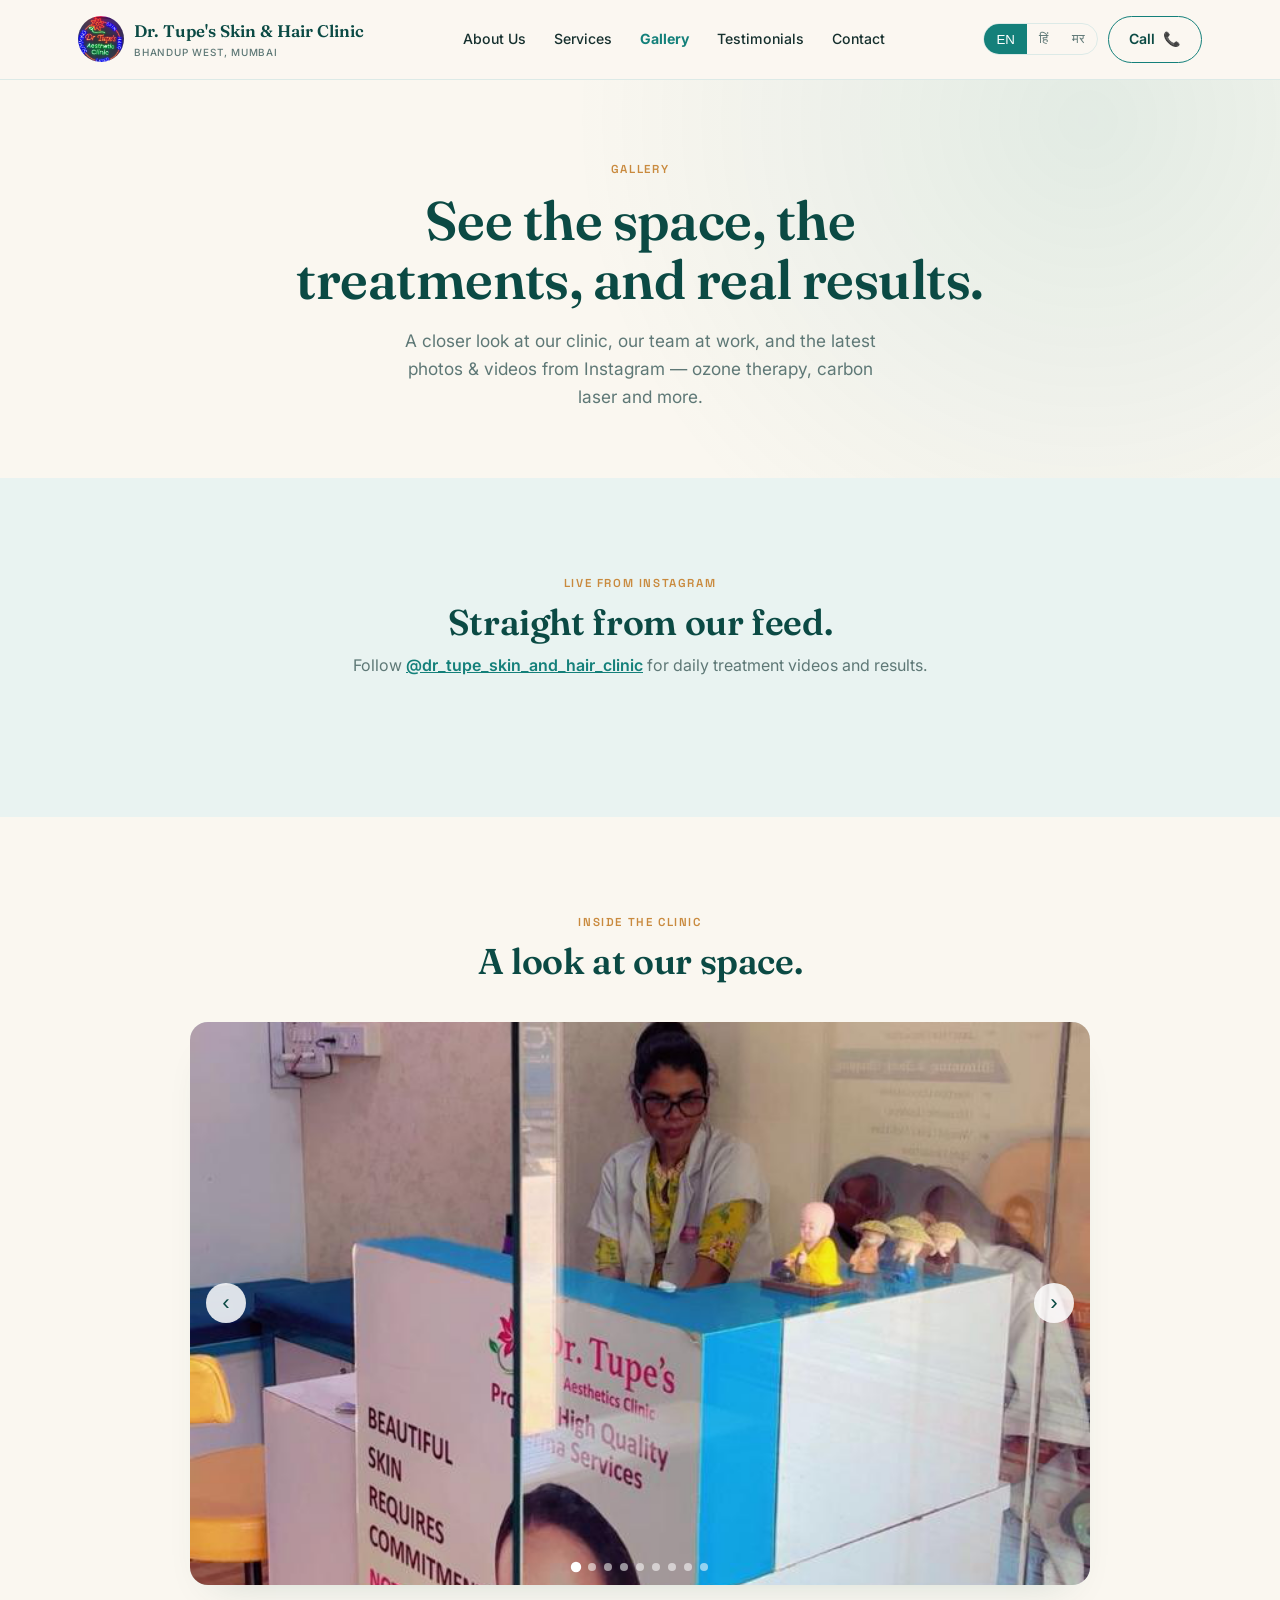
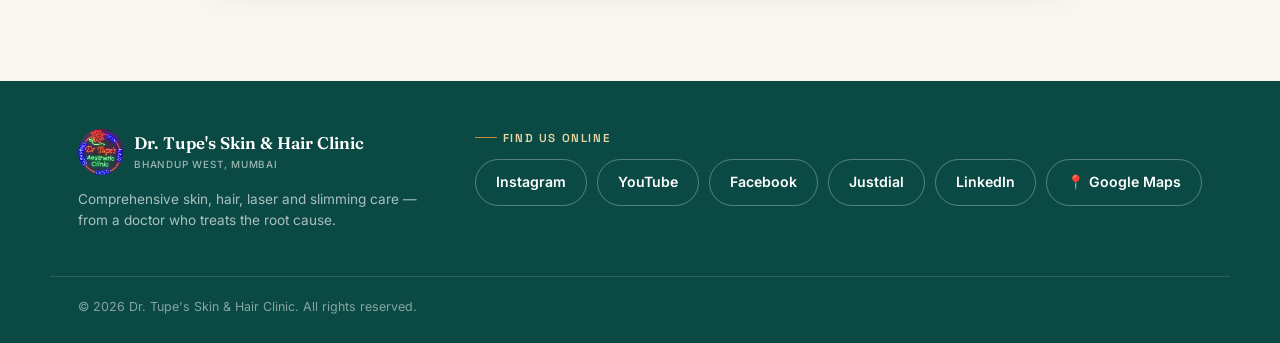
==== commit 9d3968d7: "updating navbar" ====
--- a/gallery.html
+++ b/gallery.html
@@ -36,9 +36,17 @@
         </span>
       </a>
       <nav class="links" id="navLinks">
-        <a href="index.html#about">About</a>
-        <a href="index.html#doctors">Doctors</a>
-        <a href="index.html#services">Services</a>
+        <a href="index.html#doctors">About Us</a>
+        <div class="nav-item-dropdown">
+          <a href="index.html#services">Services</a>
+          <div class="dropdown-menu">
+            <a href="index.html#services-skin-treatment" data-tab-link="skin" data-subtab-link="skin-treatment">Skin Treatment</a>
+            <a href="index.html#services-cosmetic-treatment" data-tab-link="skin" data-subtab-link="cosmetic-treatment">Cosmetic Treatment</a>
+            <a href="index.html#services-hair" data-tab-link="hair">Hair</a>
+            <a href="index.html#services-laser" data-tab-link="laser">Laser</a>
+            <a href="index.html#services-slim" data-tab-link="slim">Slimming</a>
+          </div>
+        </div>
         <a href="gallery.html" style="color: var(--pine); font-weight: 700">Gallery</a>
         <a href="index.html#testimonials">Testimonials</a>
         <a href="index.html#contact">Contact</a>
--- a/styles.css
+++ b/styles.css
@@ -87,6 +87,23 @@
     position:relative; padding:4px 0;
   }
   nav.links a:hover{color:var(--pine);}
+  .nav-item-dropdown{position:relative;}
+  .nav-item-dropdown .dropdown-menu{
+    position:absolute; top:100%; left:0; margin-top:10px; background:var(--panel);
+    border:1px solid var(--line); border-radius:12px; box-shadow:var(--shadow);
+    min-width:150px; padding:8px; display:flex; flex-direction:column; gap:2px;
+    opacity:0; visibility:hidden; transform:translateY(-6px);
+    transition:opacity .2s ease, transform .2s ease, visibility .2s ease; z-index:60;
+  }
+  .nav-item-dropdown:hover .dropdown-menu,
+  .nav-item-dropdown:focus-within .dropdown-menu{
+    opacity:1; visibility:visible; transform:none;
+  }
+  .dropdown-menu a{
+    padding:8px 12px; border-radius:8px; font-size:0.85rem; color:var(--ink);
+    text-decoration:none; white-space:nowrap;
+  }
+  .dropdown-menu a:hover{background:var(--bg-alt); color:var(--pine);}
   .nav-actions{display:flex; align-items:center; gap:10px;}
   .lang-toggle{
     display:flex; border:1px solid var(--line); border-radius:999px; overflow:hidden;
@@ -109,8 +126,13 @@
   .btn-clay{background:var(--clay); color:#fff;}
   .menu-toggle{display:none; background:none; border:none; font-size:1.4rem; cursor:pointer; color:var(--pine-deep);}
   @media (max-width:920px){
-    nav.links{position:fixed; top:73px; left:0; right:0; background:var(--panel); flex-direction:column; align-items:flex-start; padding:18px 28px; border-bottom:1px solid var(--line); display:none; gap:16px;}
+    nav.links{position:fixed; top:73px; left:0; right:0; background:var(--panel); flex-direction:column; align-items:flex-start; padding:18px 28px; border-bottom:1px solid var(--line); display:none; gap:16px; max-height:calc(100vh - 73px); overflow-y:auto;}
     nav.links.open{display:flex;}
+    .nav-item-dropdown{width:100%;}
+    .nav-item-dropdown .dropdown-menu{
+      position:static; opacity:1; visibility:visible; transform:none; box-shadow:none;
+      border:none; padding:6px 0 0 16px; margin-top:6px; display:flex; gap:10px; flex-wrap:wrap;
+    }
     .menu-toggle{display:block;}
     .nav-actions .btn-outline span.long{display:none;}
     header .brand-full, header .brand small{display:none;}
@@ -247,6 +269,15 @@
     background:var(--panel); cursor:pointer; color:var(--ink-soft);
   }
   .tab-btn.active{background:var(--pine); border-color:var(--pine); color:#fff;}
+  .sub-tabs{display:flex; justify-content:center; gap:24px; margin-bottom:28px; border-bottom:1px solid var(--line);}
+  .sub-tab-btn{
+    font-family:'Space Grotesk'; font-weight:600; font-size:0.8rem; color:var(--ink-soft);
+    background:none; border:none; border-bottom:2px solid transparent; cursor:pointer;
+    padding:0 2px 12px; transition:color .2s ease, border-color .2s ease;
+  }
+  .sub-tab-btn:hover{color:var(--pine);}
+  .sub-tab-btn.active{color:var(--clay); border-color:var(--clay);}
+  .card[data-subcat].is-hidden{display:none;}
   .cards-grid{display:grid; grid-template-columns:repeat(3,1fr); gap:20px;}
   @media (max-width:900px){ .cards-grid{grid-template-columns:repeat(2,1fr);} }
   @media (max-width:620px){ .cards-grid{grid-template-columns:1fr;} }
@@ -258,6 +289,7 @@
     padding:0 0 22px; overflow:hidden; transition:transform .25s ease, box-shadow .25s ease;
   }
   .card:hover{transform:translateY(-4px); box-shadow:var(--shadow);}
+  .card:active{transform:translateY(-1px); box-shadow:var(--shadow);}
   .card-body{padding:20px 22px 0;}
   .card .icon{width:30px; height:30px; color:#fff; position:relative; z-index:2;}
   .card-banner{
@@ -637,10 +669,11 @@
   .stagger > .reveal:nth-child(8){transition-delay:.45s;}
   .stagger > .reveal:nth-child(n+9){transition-delay:.5s;}
 
-  /* photo zoom-on-hover — add .zoom-hover to any overflow:hidden image container */
+  /* photo zoom — on hover for mouse users, on tap for touch */
   .zoom-hover{overflow:hidden;}
   .zoom-hover img{transition:transform .6s cubic-bezier(.22,1,.36,1);}
   .zoom-hover:hover img{transform:scale(1.07);}
+  .zoom-hover:active img{transform:scale(1.04);}
 
   /* buttons: lift + press feedback */
   .btn{transition:transform .2s ease, box-shadow .2s ease, background .2s ease, color .2s ease, border-color .2s ease;}
@@ -654,12 +687,15 @@
     background:var(--clay); border-radius:2px; transform:scaleX(0); transform-origin:left;
     transition:transform .3s cubic-bezier(.65,0,.35,1);
   }
-  nav.links a:hover::after{transform:scaleX(1);}
+  nav.links a:hover::after,
+  nav.links a:active::after{transform:scaleX(1);}
 
   /* tab buttons: smoother state change */
   .tab-btn{transition:background .25s ease, color .25s ease, border-color .25s ease, transform .2s ease;}
   .tab-btn:hover{transform:translateY(-2px);}
+  .tab-btn:active{transform:translateY(0) scale(.96);}
   .tab-btn.active{transform:none;}
+  .sub-tab-btn:active{color:var(--clay);}
 
   /* sticky header: shadow once page scrolls */
   header{transition:box-shadow .3s ease, background .3s ease;}
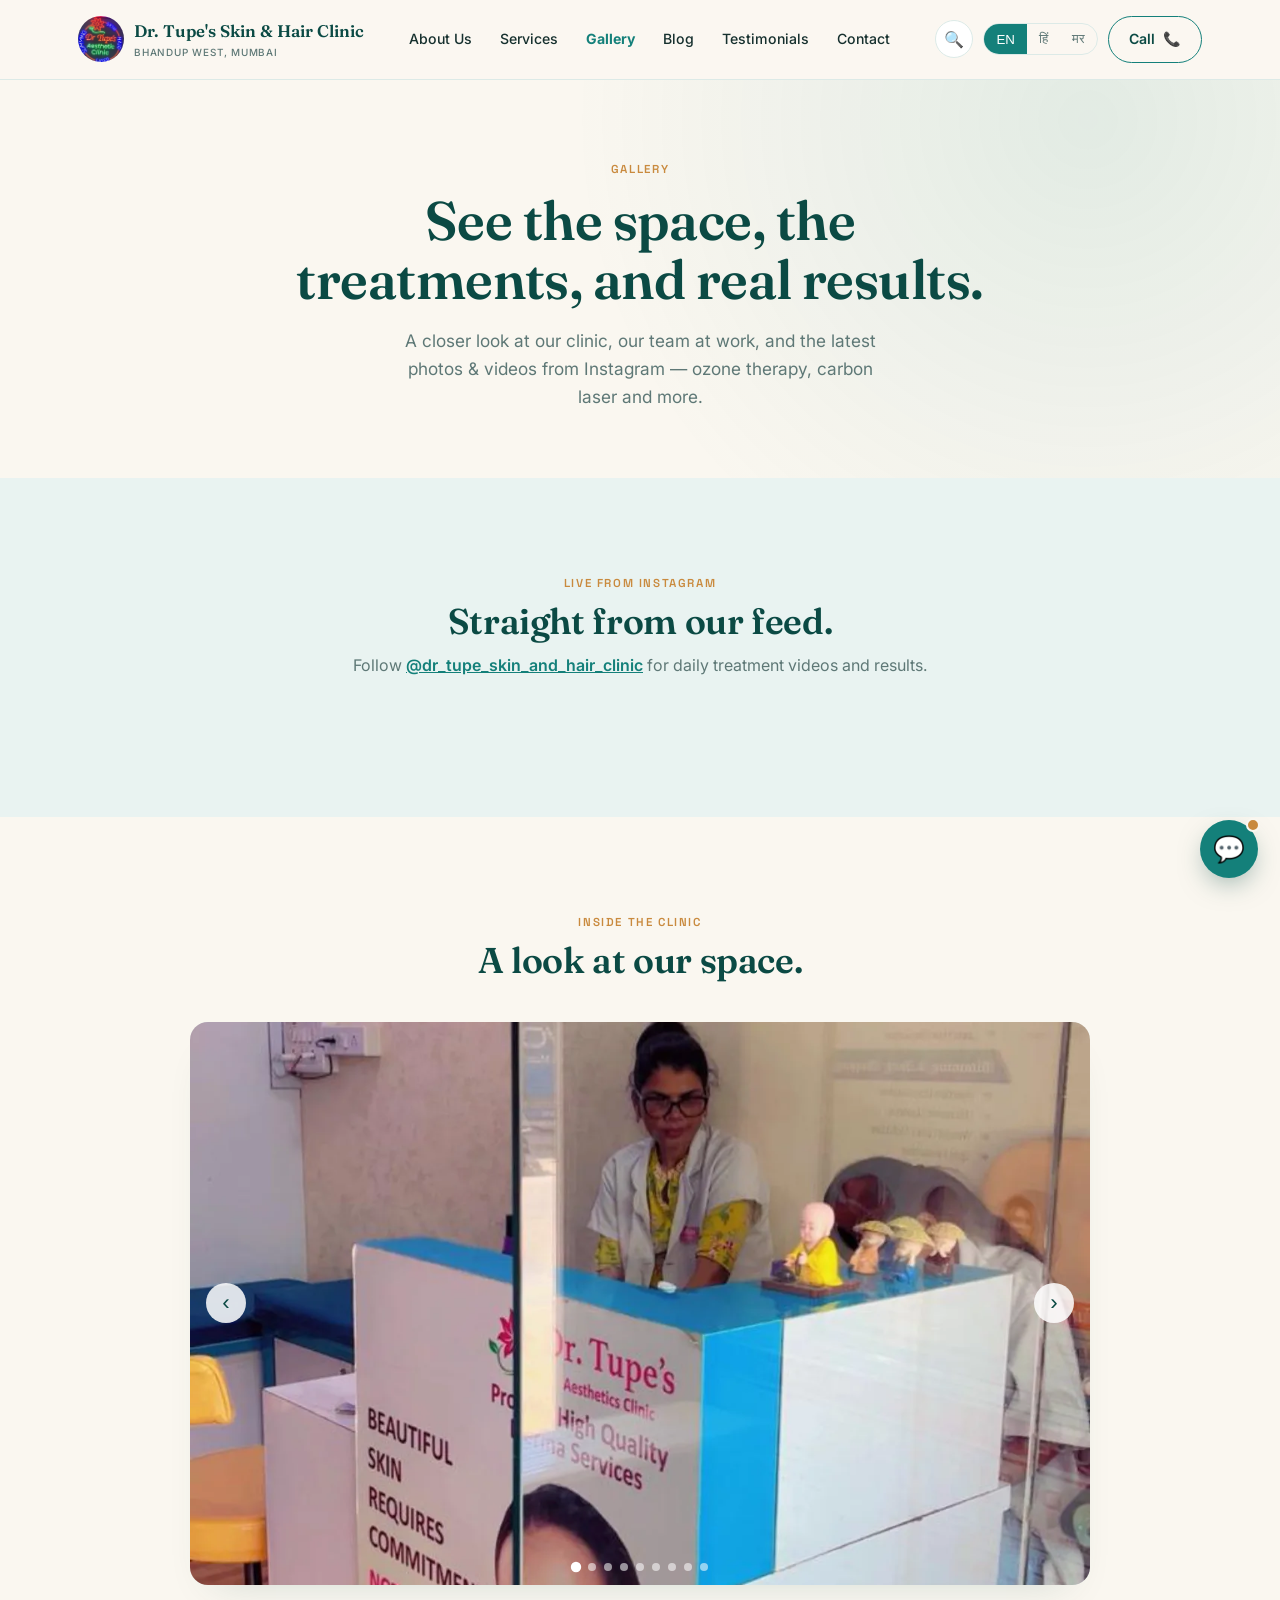
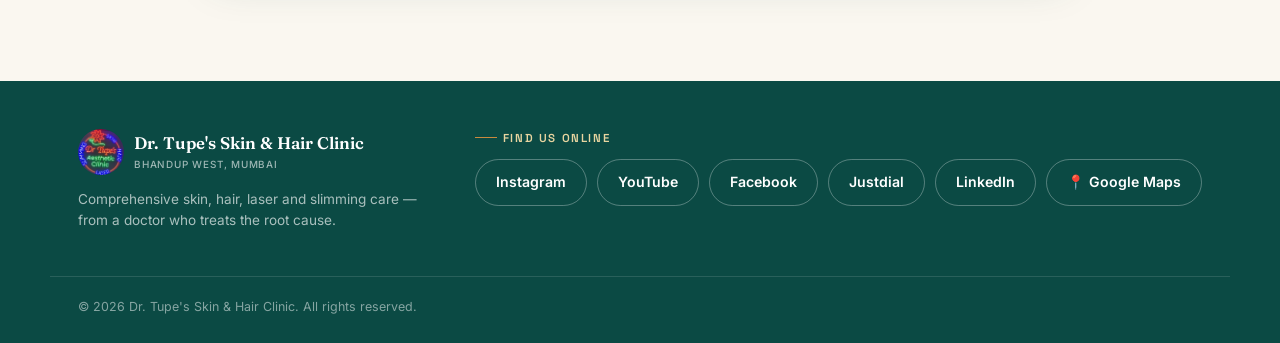
==== commit dcc63c6d: "deploy" ====
--- a/gallery.html
+++ b/gallery.html
@@ -28,28 +28,29 @@
   <header>
     <div class="nav">
       <a href="index.html#home" class="brand">
-        <img class="brand-mark" src="images/logo.png" alt="Dr. Tupe's Aesthetic Clinic logo" />
+        <img loading="eager" decoding="async" class="brand-mark" src="images/logo.webp" alt="Dr. Tupe's Aesthetic Clinic logo" />
         <span>
           <span class="brand-full">Dr. Tupe's Skin &amp; Hair Clinic</span>
           <span class="brand-short">Dr Tupe's</span>
-          <small>Bhandup West, Mumbai</small>
+          <small data-i18n="brand_sub">Bhandup West, Mumbai</small>
         </span>
       </a>
       <nav class="links" id="navLinks">
-        <a href="index.html#doctors">About Us</a>
+        <a href="index.html#doctors" data-i18n="nav_about">About Us</a>
         <div class="nav-item-dropdown">
-          <a href="index.html#services">Services</a>
+          <a href="index.html#services" data-i18n="nav_services">Services</a>
           <div class="dropdown-menu">
             <a href="index.html#services-skin-treatment" data-tab-link="skin" data-subtab-link="skin-treatment">Skin Treatment</a>
             <a href="index.html#services-cosmetic-treatment" data-tab-link="skin" data-subtab-link="cosmetic-treatment">Cosmetic Treatment</a>
-            <a href="index.html#services-hair" data-tab-link="hair">Hair</a>
-            <a href="index.html#services-laser" data-tab-link="laser">Laser</a>
-            <a href="index.html#services-slim" data-tab-link="slim">Slimming</a>
+            <a href="index.html#services-hair" data-tab-link="hair" data-i18n="tab_hair">Hair</a>
+            <a href="index.html#services-laser" data-tab-link="laser" data-i18n="tab_laser">Laser</a>
+            <a href="index.html#services-slim" data-tab-link="slim" data-i18n="tab_slim">Slimming</a>
           </div>
         </div>
-        <a href="gallery.html" style="color: var(--pine); font-weight: 700">Gallery</a>
-        <a href="index.html#testimonials">Testimonials</a>
-        <a href="index.html#contact">Contact</a>
+        <a href="gallery.html" style="color: var(--pine); font-weight: 700" data-i18n="nav_gallery">Gallery</a>
+        <a href="blog.html" data-i18n="nav_blog">Blog</a>
+        <a href="index.html#testimonials" data-i18n="nav_testimonials">Testimonials</a>
+        <a href="index.html#contact" data-i18n="nav_contact">Contact</a>
       </nav>
       <div class="nav-actions">
         <div class="lang-toggle" id="langToggle">
@@ -57,7 +58,7 @@
           <button data-lang="hi">हिं</button>
           <button data-lang="mr">मर</button>
         </div>
-        <a href="tel:+919769657185" class="btn btn-outline"><span class="long">Call</span> 📞</a>
+        <a href="tel:+919769657185" class="btn btn-outline"><span class="long" data-i18n="nav_call">Call</span> 📞</a>
         <button class="menu-toggle" id="menuToggle" aria-label="Menu">
           ☰
         </button>
@@ -70,9 +71,9 @@
     <section class="hero" id="home" style="padding-bottom: 40px">
       <div class="wrap hero-grid hero-grid-single">
         <div class="reveal">
-          <div class="eyebrow">Gallery</div>
-          <h1>See the space, the treatments, and real results.</h1>
-          <p class="sub">
+          <div class="eyebrow" data-i18n="gallery_hero_eyebrow">Gallery</div>
+          <h1 data-i18n="gallery_hero_title">See the space, the treatments, and real results.</h1>
+          <p class="sub" data-i18n="gallery_hero_sub">
             A closer look at our clinic, our team at work, and the latest
             photos &amp; videos from Instagram — ozone therapy, carbon laser
             and more.
@@ -85,9 +86,9 @@
     <section id="instagram-feed" style="background: var(--bg-alt)">
       <div class="wrap">
         <div class="services-head reveal">
-          <div class="eyebrow">Live from Instagram</div>
-          <h2>Straight from our feed.</h2>
-          <p>
+          <div class="eyebrow" data-i18n="gallery_insta_eyebrow">Live from Instagram</div>
+          <h2 data-i18n="gallery_insta_title">Straight from our feed.</h2>
+          <p data-i18n="gallery_insta_intro">
             Follow
             <a href="https://www.instagram.com/dr_tupe_skin_and_hair_clinic/" target="_blank" rel="noopener"
               style="color: var(--pine); font-weight: 600">@dr_tupe_skin_and_hair_clinic</a>
@@ -104,39 +105,39 @@
     <section id="gallery">
       <div class="wrap">
         <div class="services-head reveal">
-          <div class="eyebrow">Inside the Clinic</div>
-          <h2>A look at our space.</h2>
+          <div class="eyebrow" data-i18n="gallery_space_eyebrow">Inside the Clinic</div>
+          <h2 data-i18n="gallery_space_title">A look at our space.</h2>
         </div>
         <div class="carousel reveal" id="clinicCarousel">
           <div class="carousel-track">
             <div class="carousel-slide is-active">
-              <img src="images/clinicreception.png"
-                alt="Dr. Tupe's Skin &amp; Hair Clinic reception, Bhandup West, Mumbai" loading="lazy" />
+              <img src="images/clinicreception.webp"
+                alt="Dr. Tupe's Skin &amp; Hair Clinic reception, Bhandup West, Mumbai" loading="lazy" decoding="async" />
             </div>
             <div class="carousel-slide">
-              <img src="images/treatmentroom.png" alt="Treatment room at Dr. Tupe's Clinic" loading="lazy" />
+              <img src="images/treatmentroom.webp" alt="Treatment room at Dr. Tupe's Clinic" loading="lazy" decoding="async" />
             </div>
             <div class="carousel-slide">
-              <img src="images/clinic_.png" alt="Inside Dr. Tupe's Skin &amp; Hair Clinic" loading="lazy" />
+              <img src="images/clinic_.webp" alt="Inside Dr. Tupe's Skin &amp; Hair Clinic" loading="lazy" decoding="async" />
             </div>
             <div class="carousel-slide">
-              <img src="images/with_patient_.png" alt="Dr. Tupe with a patient" loading="lazy" />
+              <img src="images/with_patient_.webp" alt="Dr. Tupe with a patient" loading="lazy" decoding="async" />
             </div>
             <div class="carousel-slide">
-              <img src="images/treatment_room.png" alt="Laser equipment at Dr. Tupe's Clinic" loading="lazy" />
+              <img src="images/treatment_room.webp" alt="Laser equipment at Dr. Tupe's Clinic" loading="lazy" decoding="async" />
             </div>
             <div class="carousel-slide">
-              <img src="images/clinic1_.png" alt="Dr. Tupe's Clinic interior" loading="lazy" />
+              <img src="images/clinic1_.webp" alt="Dr. Tupe's Clinic interior" loading="lazy" decoding="async" />
             </div>
             <div class="carousel-slide">
-              <img src="images/consultationarea.png" alt="Consultation area at Dr. Tupe's Clinic" loading="lazy" />
+              <img src="images/consultationarea.webp" alt="Consultation area at Dr. Tupe's Clinic" loading="lazy" decoding="async" />
             </div>
             <div class="carousel-slide">
-              <img src="images/clinic2.png" alt="Dr. Tupe's Clinic space" loading="lazy" />
+              <img src="images/clinic2.webp" alt="Dr. Tupe's Clinic space" loading="lazy" decoding="async" />
             </div>
             <div class="carousel-slide">
               <img src="images/clinic-exterior.webp"
-                alt="Dr. Tupe's Skin, Hair &amp; Laser Clinic exterior, Bhandup West, Mumbai" loading="lazy" />
+                alt="Dr. Tupe's Skin, Hair &amp; Laser Clinic exterior, Bhandup West, Mumbai" loading="lazy" decoding="async" />
             </div>
           </div>
           <button class="carousel-arrow carousel-prev" aria-label="Previous photo">‹</button>
@@ -160,15 +161,15 @@
   <footer>
     <div class="wrap">
       <div>
-        <a href="index.html#home" class="brand"><img class="brand-mark" src="images/logo.png" alt="Dr. Tupe's Aesthetic Clinic logo" /><span>Dr. Tupe's Skin &amp; Hair
+        <a href="index.html#home" class="brand"><img loading="lazy" decoding="async" class="brand-mark" src="images/logo.webp" alt="Dr. Tupe's Aesthetic Clinic logo" /><span>Dr. Tupe's Skin &amp; Hair
             Clinic<small>Bhandup West, Mumbai</small></span></a>
-        <p style="margin-top: 14px">
+        <p style="margin-top: 14px" data-i18n="footer_tagline">
           Comprehensive skin, hair, laser and slimming care — from a doctor
           who treats the root cause.
         </p>
       </div>
       <div>
-        <div class="eyebrow" style="color: #e8d5a0">Find Us Online</div>
+        <div class="eyebrow" style="color: #e8d5a0" data-i18n="footer_follow">Find Us Online</div>
         <div style="display: flex; flex-wrap: wrap; gap: 10px; margin-top: 12px">
           <a href="https://www.instagram.com/dr_tupe_skin_and_hair_clinic/" target="_blank" rel="noopener"
             class="btn btn-outline" style="border-color: rgba(255, 255, 255, 0.3); color: #fff">Instagram</a>
@@ -187,11 +188,11 @@
       </div>
     </div>
     <div class="foot-bottom">
-      <span>© 2026 Dr. Tupe's Skin &amp; Hair Clinic. All rights reserved.</span>
+      <span data-i18n="footer_rights">© 2026 Dr. Tupe's Skin &amp; Hair Clinic. All rights reserved.</span>
     </div>
   </footer>
 
-  <script src="index.js"></script>
+  <script src="index.js" defer></script>
   <script src="https://elfsightcdn.com/platform.js" async></script>
 </body>
 
--- a/styles.css
+++ b/styles.css
@@ -56,6 +56,7 @@
   img{max-width:100%; display:block;}
   .wrap{max-width:var(--maxw); margin:0 auto; padding:0 28px;}
   section{padding:96px 0;}
+  main > section:not(.hero){content-visibility:auto;contain-intrinsic-size:auto 850px;}
   @media (max-width:700px){ section{padding:64px 0;} }
 
   /* ---------- NAV ---------- */
@@ -138,6 +139,13 @@
     header .brand-full, header .brand small{display:none;}
     header .brand-short{display:inline;}
   }
+  @media (max-width:480px){
+    .nav{padding-left:14px; padding-right:14px;}
+    .nav-actions{gap:6px;}
+    .lang-toggle button{padding:6px 8px;}
+    .nav-search-btn{width:34px; height:34px; font-size:0.9rem;}
+    .nav-actions .btn-outline{padding:9px 12px;}
+  }
 
   /* ---------- HERO ---------- */
   .hero{
@@ -290,6 +298,14 @@
   }
   .card:hover{transform:translateY(-4px); box-shadow:var(--shadow);}
   .card:active{transform:translateY(-1px); box-shadow:var(--shadow);}
+  .card.search-highlight{position:relative; z-index:1; animation:card-search-pulse 1.1s ease-in-out 2;}
+  @keyframes card-search-pulse{
+    0%, 100%{ box-shadow:0 0 0 0 rgba(201,138,62,0), var(--shadow); }
+    50%{ box-shadow:0 0 0 8px rgba(201,138,62,0.35), var(--shadow); }
+  }
+  @media (prefers-reduced-motion: reduce){
+    .card.search-highlight{animation:none; box-shadow:0 0 0 4px rgba(201,138,62,0.4);}
+  }
   .card-body{padding:20px 22px 0;}
   .card .icon{width:30px; height:30px; color:#fff; position:relative; z-index:2;}
   .card-banner{
@@ -302,6 +318,56 @@
   .card-banner.has-img img{width:100%; height:100%; object-fit:cover; display:block;}
   .card h3{font-size:1.05rem; margin-bottom:8px; color:var(--pine-deep);}
   .card p{font-size:0.9rem; margin:0;}
+
+  /* ---------- LEARN MORE (modal trigger) ---------- */
+  .learn-more{
+    display:inline-flex; align-items:center; gap:6px; margin-top:12px;
+    font-family:'Space Grotesk'; font-weight:600; font-size:0.85rem;
+    color:var(--pine); background:none; border:none; padding:0; cursor:pointer;
+    text-decoration:none; transition:gap .2s ease, color .2s ease;
+  }
+  .learn-more:hover{gap:10px; color:var(--pine-deep);}
+
+  /* ---------- TREATMENT DETAIL MODAL ---------- */
+  .modal-overlay{
+    position:fixed; inset:0; background:rgba(11,26,24,0.55); backdrop-filter:blur(3px);
+    display:flex; align-items:center; justify-content:center; padding:24px; z-index:100;
+    opacity:0; transition:opacity .25s ease;
+  }
+  .modal-overlay[hidden]{display:none;}
+  .modal-overlay.is-open{opacity:1;}
+  .modal-box{
+    background:var(--panel); border-radius:var(--radius); box-shadow:var(--shadow);
+    max-width:760px; width:100%; max-height:88vh; overflow-y:auto; position:relative;
+    transform:translateY(16px) scale(.98); opacity:0; transition:transform .3s ease, opacity .3s ease;
+  }
+  .modal-overlay.is-open .modal-box{transform:translateY(0) scale(1); opacity:1;}
+  .modal-close{
+    position:absolute; top:14px; right:14px; z-index:2; width:34px; height:34px; border-radius:50%;
+    border:none; background:rgba(255,255,255,0.9); color:var(--ink); font-size:1.3rem; line-height:1;
+    cursor:pointer; box-shadow:0 4px 12px rgba(0,0,0,0.15);
+  }
+  .modal-close:hover{background:#fff;}
+  .modal-image{aspect-ratio:16/9;}
+  .modal-image img{width:100%; height:100%; object-fit:cover; display:block;}
+  .modal-body{padding:26px 28px 30px;}
+  .modal-body h3{font-size:1.4rem; color:var(--pine-deep); margin:8px 0 12px;}
+  .modal-lead{font-size:0.98rem; color:var(--ink-soft); line-height:1.6; margin-bottom:6px;}
+  .modal-body h4{font-family:'Space Grotesk'; font-size:0.88rem; color:var(--pine-deep); margin:18px 0 6px;}
+  .modal-body p{font-size:0.9rem; color:var(--ink-soft); line-height:1.6;}
+  .modal-body ul{margin:0; padding-left:18px; font-size:0.9rem; color:var(--ink-soft); line-height:1.65;}
+  .modal-walkin{
+    background:var(--bg-alt); border:1px solid var(--line); border-radius:12px;
+    padding:12px 14px; margin-top:18px; display:flex; flex-direction:column; gap:4px;
+  }
+  .modal-walkin strong{font-family:'Space Grotesk'; font-size:0.85rem; color:var(--pine-deep);}
+  .modal-walkin span{font-size:0.82rem; color:var(--ink-soft);}
+  .modal-body .btn{margin-top:12px;}
+  body.modal-open{overflow:hidden;}
+  @media (max-width:560px){
+    .modal-body{padding:22px 20px 26px;}
+    .modal-box{max-height:92vh;}
+  }
 
   /* ---------- WHY / DIVIDER ---------- */
   .why{background:var(--bg-alt);}
@@ -393,9 +459,18 @@
 }
 
 .testi-grid {
-  display: grid;
-  grid-template-columns: repeat(3, minmax(0, 1fr));
+  display: flex;
   gap: 22px;
+  overflow-x: auto;
+  scroll-snap-type: x mandatory;
+  scrollbar-width: none;
+  padding: 8px 4px 20px;
+}
+.testi-grid::-webkit-scrollbar { display: none; }
+.testi-card {
+  flex: 0 0 calc((100% - 44px) / 3);
+  scroll-snap-align: start;
+  scroll-snap-stop: always;
 }
 
 .testi-card {
@@ -414,6 +489,18 @@
     border-color 180ms ease;
 }
 
+.testi-carousel{position:relative;}
+.testi-controls{display:flex; align-items:center; justify-content:center; margin-top:10px;}
+.testi-control{position:absolute;top:50%;z-index:3;width:46px;height:46px;padding:0;border:1px solid var(--line);background:rgba(255,255,255,.94);color:var(--pine-deep);box-shadow:0 8px 24px rgba(11,74,68,.18);cursor:pointer;border-radius:50%;font:600 1.2rem 'Inter',sans-serif;transform:translateY(-50%);}
+#testiPrev{left:-19px;}
+#testiNext{right:-19px;}
+.testi-control:hover{background:var(--bg-alt);}
+.testi-control:focus-visible,.testi-dot:focus-visible{outline:3px solid var(--pine-light); outline-offset:2px;}
+.testi-dots{display:flex; gap:7px;}
+.testi-dot{width:10px;height:10px;border:0;border-radius:50%;padding:0;background:#b7cbc7;cursor:pointer;}
+.testi-dot.is-active{background:var(--pine);transform:scale(1.25);}
+@media(max-width:700px){.testi-control{width:40px;height:40px}#testiPrev{left:-8px}#testiNext{right:-8px}}
+
 .testi-card:hover {
   transform: translateY(-5px);
   border-color: rgba(184, 137, 91, 0.28);
@@ -538,9 +625,7 @@
 }
 
 @media (max-width: 1024px) {
-  .testi-grid {
-    grid-template-columns: repeat(2, minmax(0, 1fr));
-  }
+  .testi-card { flex-basis: calc((100% - 22px) / 2); }
 }
 
 @media (max-width: 720px) {
@@ -554,9 +639,7 @@
     flex-direction: column;
   }
 
-  .testi-grid {
-    grid-template-columns: 1fr;
-  }
+  .testi-card { flex-basis: 100%; }
 
   .testi-card {
     min-height: auto;
@@ -608,7 +691,7 @@
   .faq-q .plus{transition:transform .25s ease; font-size:1.2rem; color:var(--clay);}
   .faq-item.open .plus{transform:rotate(45deg);}
   .faq-a{max-height:0; overflow:hidden; transition:max-height .3s ease;}
-  .faq-item.open .faq-a{max-height:200px;}
+  .faq-item.open .faq-a{max-height:320px;}
   .faq-a p{padding-top:12px; font-size:0.92rem;}
 
   /* ---------- CONTACT ---------- */
@@ -626,8 +709,24 @@
   .hours-table td:last-child{text-align:right; color:var(--pine-deep); font-weight:700;}
   .hours-box{background:#fff; border-radius:14px; padding:16px 18px; margin-top:6px;}
   .map-embed{border-radius:var(--radius); overflow:hidden; border:1px solid var(--line); box-shadow:var(--shadow); height:280px;}
+  .map-embed{background:linear-gradient(135deg,var(--bg-alt),#fff);}
   .map-embed iframe{width:100%; height:100%; border:0;}
   .map-btn{background:#fff; color:var(--pine-deep); width:100%; justify-content:center; margin-top:12px;}
+
+  .social-links{display:flex;flex-wrap:wrap;gap:10px;margin-top:12px;}
+  .social-link{width:46px;height:46px;display:grid;place-items:center;border:1px solid rgba(255,255,255,.35);border-radius:50%;color:#fff;text-decoration:none;transition:background .2s,transform .2s;}
+  .social-link:hover{background:rgba(255,255,255,.14);transform:translateY(-2px);}
+  .social-link:focus-visible{outline:3px solid #e8d5a0;outline-offset:3px;}
+  .social-link svg{width:23px;height:23px;fill:none;stroke:currentColor;stroke-width:1.8;}
+  .social-letter{font-family:'Inter',sans-serif;font-weight:800;font-size:.9rem;}
+
+  .back-to-top{position:fixed;right:22px;bottom:22px;z-index:45;width:48px;height:48px;border:0;border-radius:50%;background:var(--pine);color:#fff;box-shadow:0 10px 28px rgba(11,74,68,.28);font-size:1.35rem;cursor:pointer;opacity:0;visibility:hidden;transform:translateY(12px);transition:opacity .2s,transform .2s,visibility .2s;}
+  .back-to-top.is-visible{opacity:1;visibility:visible;transform:none;}
+  .back-to-top:hover{background:var(--pine-deep);}
+  .back-to-top:focus-visible{outline:3px solid var(--clay);outline-offset:3px;}
+  @media(max-width:700px){.back-to-top{right:16px;bottom:16px;width:44px;height:44px;}}
+
+  @media(prefers-reduced-motion:reduce){html{scroll-behavior:auto}.testi-grid{scroll-behavior:auto}.testi-card,.back-to-top{transition:none!important}}
   .clinics-contact-grid{display:grid; grid-template-columns:1fr 1fr; gap:56px; align-items:start;}
   @media (max-width:900px){ .clinics-contact-grid{grid-template-columns:1fr; gap:40px;} }
   .clinic-block-title{
@@ -712,4 +811,240 @@
   @media (prefers-reduced-motion: reduce){
     .reveal{opacity:1 !important; transform:none !important; transition:none !important;}
     .zoom-hover img, .btn, .tab-btn, nav.links a::after, header{transition:none !important;}
-  }+  }
+
+  /* ---------- FAQ CHATBOT WIDGET ---------- */
+  .chatbot-fab{
+    position:fixed; right:22px; bottom:22px; z-index:90; width:58px; height:58px; border-radius:50%;
+    background:var(--pine); color:#fff; border:none; box-shadow:0 10px 28px -8px rgba(11,74,68,0.5);
+    display:flex; align-items:center; justify-content:center; cursor:pointer; font-size:1.6rem;
+    transition:transform .2s ease, background .2s ease;
+  }
+  .chatbot-fab:hover{transform:translateY(-3px) scale(1.05); background:var(--pine-deep);}
+  .chatbot-fab .fab-icon-close{display:none;}
+  .chatbot-fab.is-open .fab-icon-chat{display:none;}
+  .chatbot-fab.is-open .fab-icon-close{display:block;}
+  .chatbot-fab-badge{
+    position:absolute; top:-2px; right:-2px; width:14px; height:14px; border-radius:50%;
+    background:var(--clay); border:2px solid var(--bg);
+  }
+
+  .chatbot-panel{
+    position:fixed; right:22px; bottom:92px; z-index:90; width:min(360px, calc(100vw - 44px));
+    height:min(520px, calc(100vh - 140px)); background:var(--panel); border-radius:var(--radius);
+    box-shadow:var(--shadow); border:1px solid var(--line); display:flex; flex-direction:column;
+    overflow:hidden; opacity:0; transform:translateY(16px) scale(.97); pointer-events:none;
+    transition:opacity .25s ease, transform .25s ease;
+  }
+  .chatbot-panel.is-open{opacity:1; transform:translateY(0) scale(1); pointer-events:auto;}
+  .chatbot-header{
+    background:var(--pine-deep); color:#fff; padding:16px 18px; display:flex; align-items:center; gap:10px;
+  }
+  .chatbot-header img{width:32px; height:32px; border-radius:50%; object-fit:cover; background:#fff;}
+  .chatbot-header .chatbot-title{font-family:'Space Grotesk'; font-weight:700; font-size:0.95rem; line-height:1.2;}
+  .chatbot-header .chatbot-sub{font-size:0.72rem; opacity:0.8; display:flex; align-items:center; gap:5px;}
+  .chatbot-header .chatbot-sub::before{content:''; width:7px; height:7px; border-radius:50%; background:#4ADE80; display:inline-block;}
+
+  .chatbot-messages{flex:1; overflow-y:auto; padding:16px; display:flex; flex-direction:column; gap:10px; background:var(--bg-alt);}
+  .chatbot-msg{max-width:82%; padding:10px 13px; border-radius:14px; font-size:0.86rem; line-height:1.5;}
+  .chatbot-msg.bot{background:#fff; color:var(--ink); align-self:flex-start; border:1px solid var(--line); border-bottom-left-radius:4px;}
+  .chatbot-msg.user{background:var(--pine); color:#fff; align-self:flex-end; border-bottom-right-radius:4px;}
+  .chatbot-msg.fallback{background:#fff; border:1px solid var(--line); align-self:flex-start; border-bottom-left-radius:4px;}
+  .chatbot-fallback-ctas{display:flex; gap:8px; margin-top:10px; flex-wrap:wrap;}
+  .chatbot-fallback-ctas a{
+    font-family:'Space Grotesk'; font-size:0.78rem; font-weight:600; padding:7px 12px; border-radius:999px;
+    text-decoration:none; border:1px solid var(--pine); color:var(--pine-deep);
+  }
+  .chatbot-fallback-ctas a.wa{background:#25D366; border-color:#25D366; color:#fff;}
+  .chatbot-fallback-ctas a.call{background:var(--pine); color:#fff;}
+
+  .chatbot-chips{display:flex; flex-wrap:wrap; gap:7px; padding:0 16px 14px; background:var(--bg-alt);}
+  .chatbot-chip{
+    font-family:'Space Grotesk'; font-size:0.76rem; font-weight:600; color:var(--pine-deep);
+    background:#fff; border:1px solid var(--line); border-radius:999px; padding:7px 12px; cursor:pointer;
+    transition:background .2s ease, border-color .2s ease;
+  }
+  .chatbot-chip:hover{background:var(--pine-light); border-color:var(--pine);}
+
+  .chatbot-input-row{display:flex; gap:8px; padding:12px; border-top:1px solid var(--line); background:#fff;}
+  .chatbot-input{
+    flex:1; border:1px solid var(--line); border-radius:999px; padding:10px 14px; font-size:0.86rem;
+    font-family:'Inter'; outline:none; background:var(--bg);
+  }
+  .chatbot-input:focus{border-color:var(--pine);}
+  .chatbot-send{
+    width:38px; height:38px; border-radius:50%; border:none; background:var(--pine); color:#fff;
+    cursor:pointer; display:flex; align-items:center; justify-content:center; flex-shrink:0;
+    transition:background .2s ease;
+  }
+  .chatbot-send:hover{background:var(--pine-deep);}
+  .chatbot-typing{display:flex; gap:4px; padding:10px 13px; align-self:flex-start;}
+  .chatbot-typing span{width:6px; height:6px; border-radius:50%; background:var(--ink-soft); opacity:0.5; animation:chatbot-bounce 1s infinite ease-in-out;}
+  .chatbot-typing span:nth-child(2){animation-delay:.15s;}
+  .chatbot-typing span:nth-child(3){animation-delay:.3s;}
+  @keyframes chatbot-bounce{ 0%,60%,100%{transform:translateY(0); opacity:0.5;} 30%{transform:translateY(-4px); opacity:1;} }
+
+  @media (max-width:480px){
+    .chatbot-panel{right:12px; bottom:82px; width:calc(100vw - 24px);}
+    .chatbot-fab{right:14px; bottom:14px;}
+  }
+
+  /* ---------- GLOBAL SEARCH ---------- */
+  .nav-search-btn{
+    width:38px; height:38px; border-radius:50%; border:1px solid var(--line); background:var(--panel);
+    color:var(--ink-soft); font-size:1rem; cursor:pointer; display:flex; align-items:center; justify-content:center;
+    transition:border-color .2s ease, color .2s ease;
+  }
+  .nav-search-btn:hover{border-color:var(--pine); color:var(--pine);}
+
+  .search-overlay{
+    position:fixed; inset:0; background:rgba(11,26,24,0.6); backdrop-filter:blur(3px);
+    display:flex; align-items:flex-start; justify-content:center; padding:80px 20px 20px; z-index:110;
+    opacity:0; transition:opacity .2s ease;
+  }
+  .search-overlay[hidden]{display:none;}
+  .search-overlay.is-open{opacity:1;}
+  .search-box{
+    background:var(--panel); border-radius:var(--radius); box-shadow:var(--shadow);
+    width:100%; max-width:600px; max-height:75vh; display:flex; flex-direction:column; overflow:hidden;
+    transform:translateY(-12px) scale(.98); opacity:0; transition:transform .25s ease, opacity .25s ease;
+  }
+  .search-overlay.is-open .search-box{transform:translateY(0) scale(1); opacity:1;}
+  .search-box-input-row{display:flex; align-items:center; gap:10px; padding:16px 20px; border-bottom:1px solid var(--line);}
+  .search-box-input-row .search-icon{color:var(--ink-soft); font-size:1.1rem;}
+  .search-box-input-row input{
+    flex:1; border:none; outline:none; font-size:1.05rem; font-family:'Inter'; background:none; color:var(--ink);
+  }
+  .search-box-close{
+    border:none; background:var(--bg-alt); color:var(--ink-soft); width:30px; height:30px; border-radius:50%;
+    cursor:pointer; flex-shrink:0; font-size:0.85rem;
+  }
+  .search-box-close:hover{background:var(--pine); color:#fff;}
+  .search-results{overflow-y:auto; padding:8px;}
+  .search-result{
+    display:flex; align-items:flex-start; gap:12px; padding:12px 14px; border-radius:12px; cursor:pointer;
+    text-decoration:none; color:inherit;
+  }
+  .search-result:hover, .search-result.is-active{background:var(--bg-alt);}
+  .search-result-icon{
+    width:34px; height:34px; border-radius:9px; background:var(--pine-light); color:var(--pine-deep);
+    display:flex; align-items:center; justify-content:center; font-size:1rem; flex-shrink:0;
+  }
+  .search-result-body{flex:1; min-width:0;}
+  .search-result-title{font-family:'Space Grotesk'; font-weight:600; font-size:0.92rem; color:var(--ink); margin-bottom:2px; display:block;}
+  .search-result-desc{
+    font-size:0.82rem; color:var(--ink-soft); line-height:1.4; display:-webkit-box;
+    -webkit-line-clamp:2; -webkit-box-orient:vertical; overflow:hidden;
+  }
+  .search-result-tag{font-size:0.68rem; font-weight:700; text-transform:uppercase; letter-spacing:0.04em; color:var(--clay); margin-top:4px; display:block;}
+  .search-empty-state{padding:32px 20px; text-align:center; color:var(--ink-soft); font-size:0.9rem;}
+  .search-empty-state a{color:var(--pine); font-weight:600;}
+  .search-hint{padding:16px 20px; font-size:0.8rem; color:var(--ink-soft); display:flex; gap:14px; flex-wrap:wrap; align-items:center;}
+  .search-hint kbd{background:var(--bg-alt); border:1px solid var(--line); border-radius:4px; padding:1px 6px; font-family:'Space Grotesk'; font-size:0.72rem;}
+  @media (max-width:600px){
+    .search-overlay{padding:16px;}
+  }
+
+  /* ---------- BLOG: editorial masthead ---------- */
+  .blog-masthead{background:var(--pine-deep); color:#fff; padding:56px 0 0;}
+  .blog-masthead-top{text-align:center; max-width:640px; margin:0 auto 36px;}
+  .blog-kicker{
+    display:inline-block; font-family:'Space Grotesk'; font-size:0.78rem; font-weight:700;
+    text-transform:uppercase; letter-spacing:0.12em; color:var(--gold); margin-bottom:14px;
+  }
+  .blog-wordmark{
+    font-family:'Space Grotesk'; font-weight:700; text-transform:uppercase;
+    font-size:clamp(2rem, 6vw, 3.4rem); letter-spacing:0.01em; line-height:1.08; color:#fff; margin-bottom:16px;
+  }
+  .blog-masthead-sub{font-size:1.02rem; color:rgba(255,255,255,0.78); line-height:1.6;}
+  .blog-category-nav{
+    display:flex; justify-content:center; gap:2px; flex-wrap:wrap;
+    border-top:1px solid rgba(255,255,255,0.15);
+  }
+  .blog-cat-link{
+    font-family:'Space Grotesk'; font-weight:600; font-size:0.86rem; color:rgba(255,255,255,0.65);
+    background:none; border:none; border-bottom:3px solid transparent; padding:16px 18px; cursor:pointer;
+    transition:color .2s ease, border-color .2s ease;
+  }
+  .blog-cat-link:hover{color:#fff;}
+  .blog-cat-link.active{color:#fff; border-bottom-color:var(--gold);}
+
+  /* ---------- BLOG: category tags & meta ---------- */
+  .blog-entry{display:block; text-decoration:none; color:inherit;}
+  .blog-tag{
+    display:inline-block; font-family:'Space Grotesk'; font-size:0.72rem; font-weight:700;
+    text-transform:uppercase; letter-spacing:0.06em; margin-bottom:10px;
+  }
+  .blog-tag.tag-skin{color:var(--clay);}
+  .blog-tag.tag-hair{color:var(--pine);}
+  .blog-tag.tag-laser{color:var(--pine-deep);}
+  .blog-tag.tag-slimming{color:var(--gold);}
+  .blog-meta{display:block; font-family:'Space Grotesk'; font-size:0.76rem; color:var(--ink-soft); letter-spacing:0.02em;}
+
+  /* ---------- BLOG: featured stories ---------- */
+  .blog-featured{padding:56px 0 0;}
+  .blog-featured-grid{display:grid; grid-template-columns:1.6fr 1fr; gap:36px; align-items:start;}
+  @media (max-width:900px){ .blog-featured-grid{grid-template-columns:1fr;} }
+
+  .blog-feature-img{border-radius:var(--radius); overflow:hidden; box-shadow:var(--shadow); margin-bottom:18px; aspect-ratio:16/9;}
+  .blog-feature-img img{width:100%; height:100%; object-fit:cover; display:block; transition:transform .4s ease;}
+  .blog-feature-main:hover .blog-feature-img img{transform:scale(1.03);}
+  .blog-feature-main h2{font-family:'Space Grotesk'; font-weight:700; font-size:clamp(1.4rem,2.6vw,1.9rem); line-height:1.22; color:var(--ink); margin-bottom:10px;}
+  .blog-feature-main p{color:var(--ink-soft); font-size:1rem; line-height:1.6; margin-bottom:10px;}
+
+  .blog-feature-side{display:flex; flex-direction:column; gap:26px;}
+  .blog-feature-sub{display:grid; grid-template-columns:100px 1fr; column-gap:14px; align-items:start;}
+  .blog-feature-sub .blog-feature-img{grid-row:1 / 4; grid-column:1; width:100px; height:76px; aspect-ratio:auto; margin-bottom:0;}
+  .blog-feature-sub .blog-tag{grid-column:2; margin-bottom:6px;}
+  .blog-feature-sub h3{grid-column:2; font-family:'Space Grotesk'; font-weight:700; font-size:0.95rem; line-height:1.32; color:var(--ink); margin-bottom:4px;}
+  .blog-feature-sub .blog-meta{grid-column:2;}
+  .blog-feature-sub:hover h3{color:var(--pine);}
+
+  /* ---------- BLOG: more-stories list ---------- */
+  .blog-list-section{padding:52px 0 70px;}
+  .blog-list-heading{
+    font-family:'Space Grotesk'; font-size:1rem; font-weight:700; color:var(--pine-deep);
+    text-transform:uppercase; letter-spacing:0.05em; padding-bottom:14px; margin-bottom:6px;
+    border-bottom:2px solid var(--line);
+  }
+  .blog-list{display:flex; flex-direction:column;}
+  .blog-list-row{
+    display:grid; grid-template-columns:140px 1fr; gap:20px; padding:24px 0; border-bottom:1px solid var(--line);
+    align-items:start;
+  }
+  .blog-list-row:hover h3{color:var(--pine);}
+  .blog-list-thumb{border-radius:12px; overflow:hidden; aspect-ratio:4/3;}
+  .blog-list-thumb img{width:100%; height:100%; object-fit:cover; display:block;}
+  .blog-list-body h3{font-family:'Space Grotesk'; font-weight:700; font-size:1.05rem; color:var(--ink); margin-bottom:6px; transition:color .2s ease; line-height:1.32;}
+  .blog-list-body p{color:var(--ink-soft); font-size:0.9rem; line-height:1.55; margin-bottom:6px;}
+  @media (max-width:560px){
+    .blog-list-row{grid-template-columns:90px 1fr; gap:14px;}
+    .blog-feature-sub{grid-template-columns:80px 1fr;}
+    .blog-feature-sub .blog-feature-img{width:80px; height:64px;}
+  }
+
+  .breadcrumb{font-family:'Space Grotesk'; font-size:0.82rem; color:var(--ink-soft); margin-bottom:18px; display:flex; gap:8px; flex-wrap:wrap;}
+  .breadcrumb a{color:var(--pine); text-decoration:none;}
+  .breadcrumb a:hover{text-decoration:underline;}
+
+  .blog-post{background:var(--panel); border-top:1px solid var(--line); scroll-margin-top:90px;}
+  .blog-post-layout{max-width:760px; margin:0 auto; padding:60px 28px;}
+  .blog-post-layout .eyebrow{justify-content:flex-start;}
+  .blog-post-layout h1{font-size:clamp(1.8rem,3.4vw,2.5rem); margin:10px 0 16px;}
+  .blog-post-layout .sub{font-size:1.05rem; color:var(--ink-soft); margin-bottom:28px;}
+  .blog-post-hero-img{width:100%; aspect-ratio:16/9; object-fit:cover; border-radius:var(--radius); box-shadow:var(--shadow); margin-bottom:36px;}
+  .blog-post-layout h2{font-size:1.35rem; color:var(--pine-deep); margin:36px 0 12px;}
+  .blog-post-layout h2:first-of-type{margin-top:0;}
+  .blog-post-layout p{color:var(--ink-soft); line-height:1.75; font-size:0.99rem;}
+  .blog-post-layout .faq-list{max-width:none; margin-top:8px;}
+  .blog-cta{
+    margin-top:44px; padding:28px 26px; background:var(--bg-alt); border-radius:var(--radius);
+    border:1px solid var(--line); text-align:center;
+  }
+  .blog-cta h3{font-size:1.15rem; color:var(--pine-deep); margin-bottom:8px;}
+  .blog-cta p{margin-bottom:18px;}
+  .blog-filter-tabs{margin-bottom:32px;}
+  .blog-empty-note{text-align:center; color:var(--ink-soft); font-size:0.92rem; padding:20px 0;}
+  @media (max-width:600px){
+    .blog-post-layout{padding:40px 20px;}
+  }
